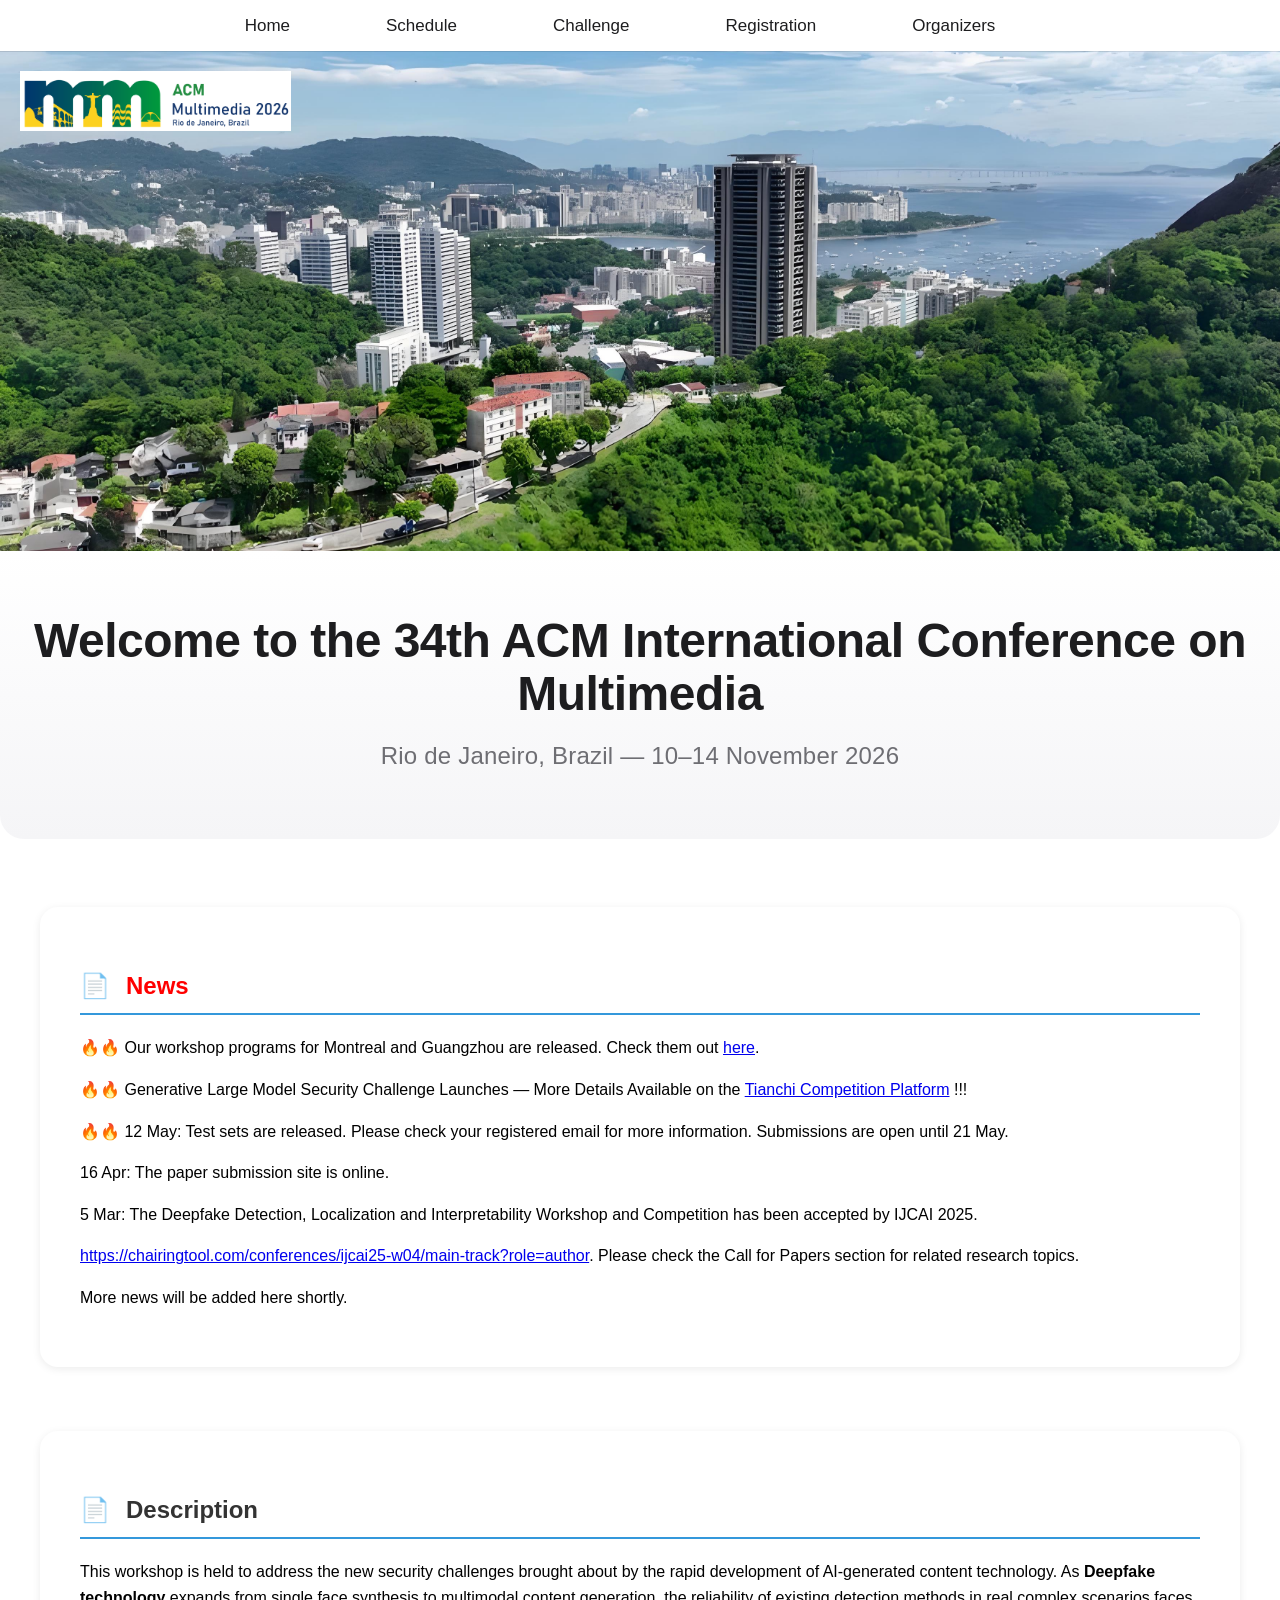
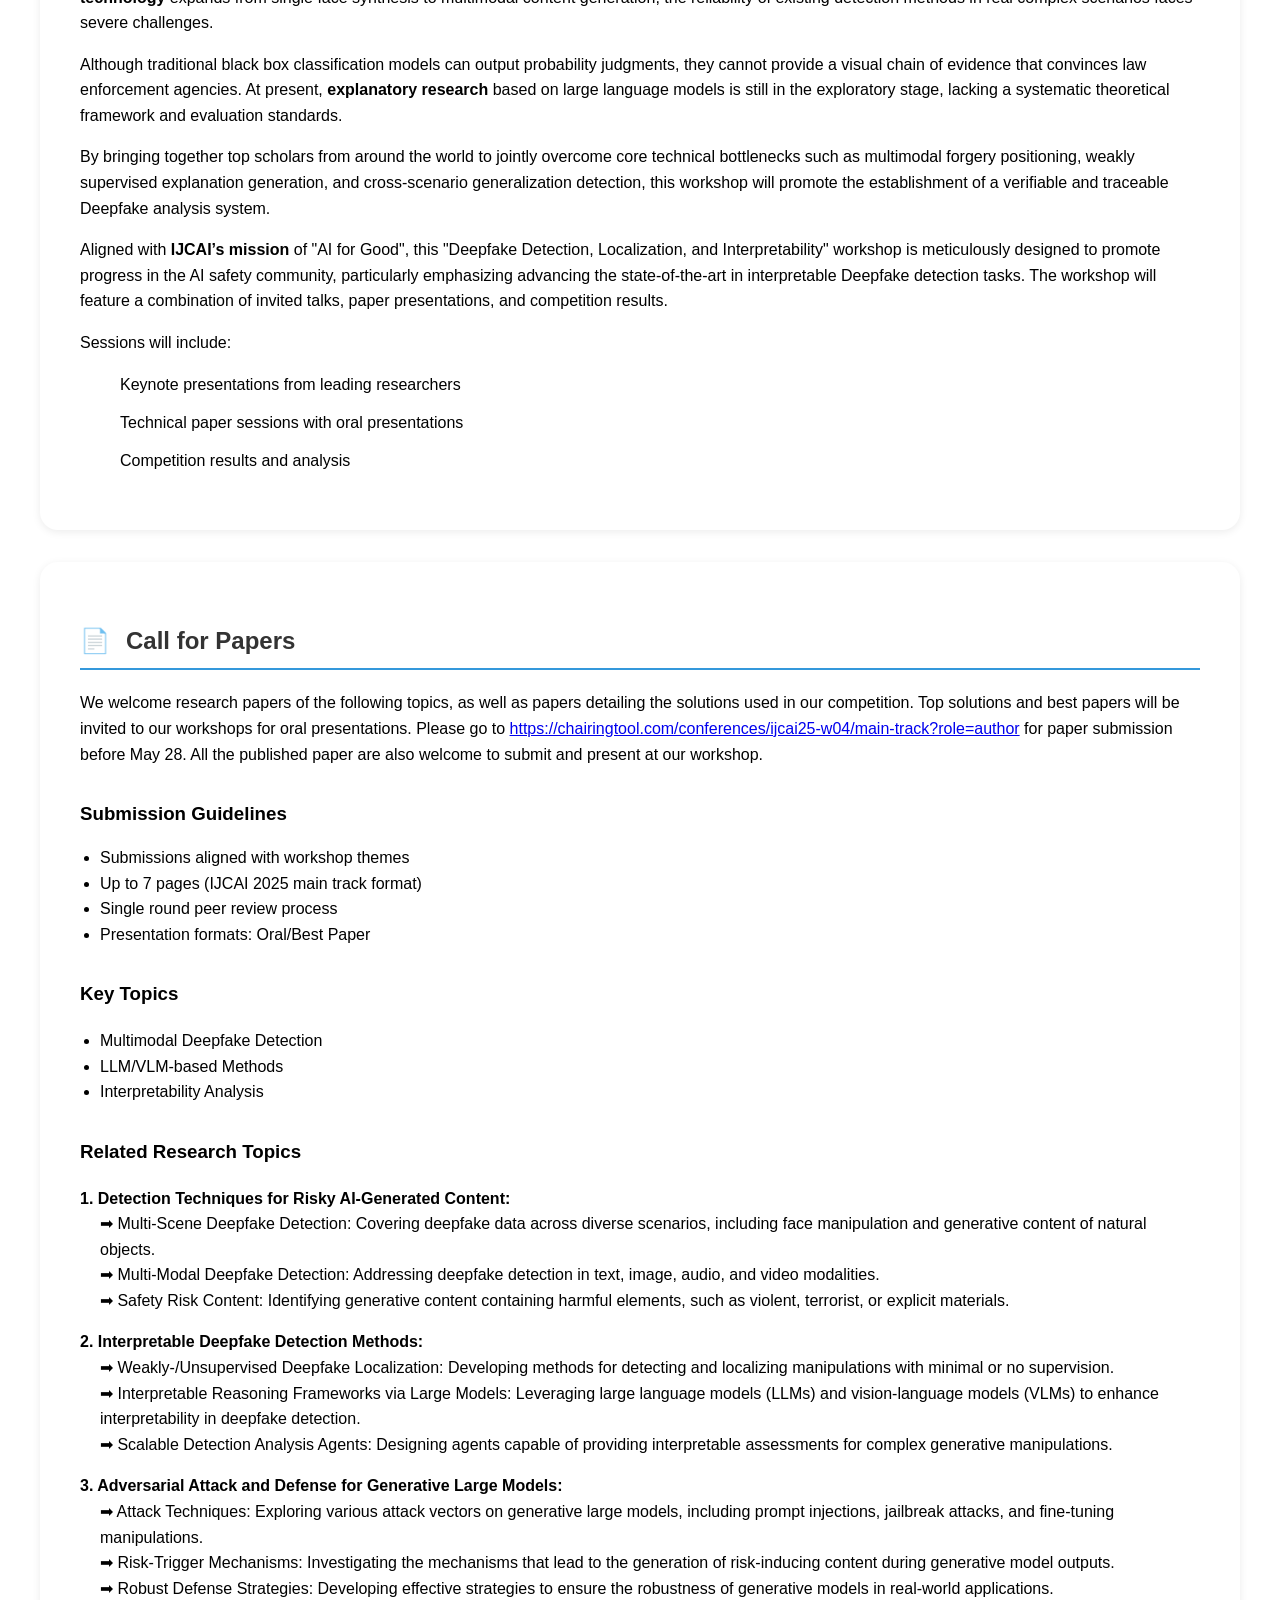
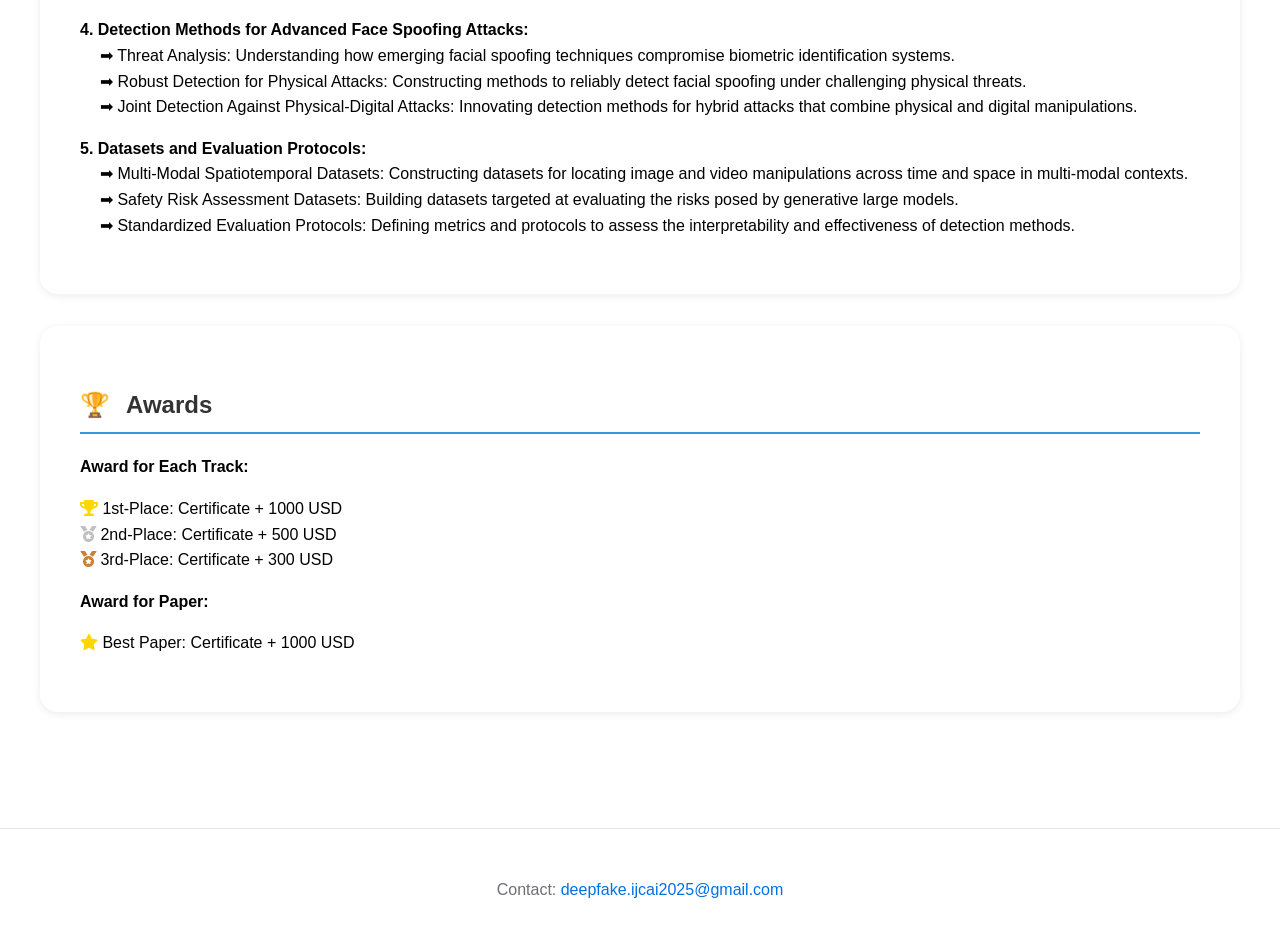
==== index.html @ b2328891 "Initial commit from main folder" ====
<!DOCTYPE html>
<html lang="en">

<head>
    <meta charset="UTF-8">
    <meta name="viewport" content="width=device-width, initial-scale=1.0">
    <title>Deepfake Workshop 2025</title>
    <link rel="stylesheet" href="styles.css">
    <link rel="stylesheet" href="https://cdnjs.cloudflare.com/ajax/libs/font-awesome/5.15.4/css/all.min.css">
</head>

<body style="background-color: #ffffff; margin: 0; padding: 0; font-family: -apple-system, BlinkMacSystemFont, 'Segoe UI', Roboto, Helvetica, Arial, sans-serif;">
        <nav style="background-color: rgba(255, 255, 255, 0.98); backdrop-filter: blur(20px); box-shadow: 0 1px 0 rgba(0, 0, 0, 0.1); padding: 12px 0; position: sticky; top: 0; z-index: 1000;">
            <ul style="list-style: none; margin: 0; padding: 0 40px; display: flex; align-items: center; justify-content: center;">
                <li style="margin-right: 40px;"><a href="index.html" style="color: #1d1d1f; text-decoration: none; font-size: 17px; font-weight: 400; padding: 8px 12px; transition: opacity 0.3s ease;" onmouseover="this.style.opacity='0.7'" onmouseout="this.style.opacity='1'">Home</a></li>
                <li style="margin-right: 40px;"><a href="schedule.html" style="color: #1d1d1f; text-decoration: none; font-size: 17px; font-weight: 400; padding: 8px 12px; transition: opacity 0.3s ease;" onmouseover="this.style.opacity='0.7'" onmouseout="this.style.opacity='1'">Schedule</a></li>
                <li class="dropdown" style="margin-right: 40px;">
                    <a href="#" style="color: #1d1d1f; text-decoration: none; font-size: 17px; font-weight: 400; padding: 8px 12px; transition: opacity 0.3s ease;" onmouseover="this.style.opacity='0.7'" onmouseout="this.style.opacity='1'">Challenge</a>
                    <ul class="dropdown-menu" style="background-color: rgba(255, 255, 255, 0.98); backdrop-filter: blur(20px); box-shadow: 0 4px 12px rgba(0, 0, 0, 0.1); border-radius: 12px; margin-top: 8px; border: none; padding: 8px 0;">
                        <li><a href="challenge.html" style="color: #1d1d1f; text-decoration: none; padding: 8px 20px; display: block; font-size: 17px; transition: background-color 0.3s ease;" onmouseover="this.style.backgroundColor='#f5f5f7'" onmouseout="this.style.backgroundColor='transparent'">Evaluate</a></li>
                        <li><a href="datasets.html" style="color: #1d1d1f; text-decoration: none; padding: 8px 20px; display: block; font-size: 17px; transition: background-color 0.3s ease;" onmouseover="this.style.backgroundColor='#f5f5f7'" onmouseout="this.style.backgroundColor='transparent'">Datasets</a></li>
                    </ul>
                </li>
                <li style="margin-right: 40px;"><a href="Registration.html" style="color: #1d1d1f; text-decoration: none; font-size: 17px; font-weight: 400; padding: 8px 12px; transition: opacity 0.3s ease;" onmouseover="this.style.opacity='0.7'" onmouseout="this.style.opacity='1'">Registration</a></li>
                <li style="margin-right: 40px;"><a href="organizers.html" style="color: #1d1d1f; text-decoration: none; font-size: 17px; font-weight: 400; padding: 8px 12px; transition: opacity 0.3s ease;" onmouseover="this.style.opacity='0.7'" onmouseout="this.style.opacity='1'">Organizers</a></li>
<!--                <li class="active" style="margin-right: 0;"><a href="accepted_paper.html" style="color: #0066cc; text-decoration: none; font-size: 17px; font-weight: 400; padding: 8px 12px; transition: opacity 0.3s ease;" onmouseover="this.style.opacity='0.7'" onmouseout="this.style.opacity='1'">Accepted Papers</a></li>-->
        </ul>
</nav>

    <div class="front-img" style="background-color: white; height: 500px; position: relative; overflow: hidden;">
        <img src="images/downloaded-image.jpg" alt="ACM MM 2026 Background" style="position: absolute; top: 0; left: 0; width: 100%; height: 100%; object-fit: cover;">
        <img src="images/LOGO-ACM-2026-V2.png" alt="ACM MM 2026 Logo" style="position: absolute; top: 20px; left: 20px; height: 60px; width: auto; z-index: 2;">
    </div>

    <header class="hero" style="background: linear-gradient(180deg, #ffffff 0%, #f5f5f7 100%); padding: 4rem 2rem; text-align: center; margin: 0; border-radius: 0 0 24px 24px;">
        <h1 style="color: #1d1d1f; font-size: 3rem; font-weight: 700; margin: 0 0 1rem 0; line-height: 1.1; letter-spacing: -0.5px;">
            Welcome to the 34th ACM International Conference on Multimedia
        </h1>
        <p style="color: #6e6e73; font-size: 1.5rem; font-weight: 400; margin: 0; letter-spacing: 0.2px;">
            Rio de Janeiro, Brazil — 10–14 November 2026
        </p>
    </header>

<main class="container">
    <!-- News Section -->
        <section class="highlights" style="margin-bottom: 2rem;">
            <div class="highlight-card" style="background-color: white; border-radius: 18px; box-shadow: 0 2px 8px rgba(0, 0, 0, 0.08); border: none; padding: 2.5rem;">
        <h2 class="section-header" style="text-align: left; color:red;">
            <span class="icon">📄</span>
            News
        </h2>
            <div style="text-align: left;"> <!-- 内容左对齐 -->
                <p>🔥🔥 Our workshop programs for Montreal and Guangzhou are released. Check them out <a href="https://deepfake-workshop-ijcai2025.github.io/main/schedule.html" target="_blank">here</a>.</p>
                <p>🔥🔥 Generative Large Model Security Challenge Launches — More Details Available on the <a href="https://tianchi.aliyun.com/competition/entrance/532362?spm=a2c22.29524702.0.0.5f7c526eYhnLW6" target="_blank">Tianchi Competition Platform</a> !!!</p>
                <p>🔥🔥 12 May: Test sets are released. Please check your registered email for more information. Submissions are open until 21 May.</p>
                <p> 16 Apr: The paper submission site is online.</p>
                <p> 5 Mar: The Deepfake Detection, Localization and Interpretability Workshop and Competition has been accepted by IJCAI 2025.</p>
                <a href="https://chairingtool.com/conferences/ijcai25-w04/main-track?role=author" target="_blank">
                        https://chairingtool.com/conferences/ijcai25-w04/main-track?role=author</a>. 
                    Please check the Call for Papers section for related research topics.
                </p>
            <p>More news will be added here shortly.</p>
        </div>
            </div>
    </section>

    <!-- Description Section -->
    <section class="highlight-card" style="margin-bottom: 2rem; text-align: left; background-color: white; border-radius: 18px; box-shadow: 0 2px 8px rgba(0, 0, 0, 0.08); border: none; padding: 2.5rem;">
        <h2 class="section-header" style="text-align: left;">
            <span class="icon">📄</span>
            Description
        </h2>

        <p>This workshop is held to address the new security challenges brought about by the rapid development of AI-generated content technology. As <strong>Deepfake technology</strong> expands from single face synthesis to multimodal content generation, the reliability of existing detection methods in real complex scenarios faces severe challenges.</p>

        <p>Although traditional black box classification models can output probability judgments, they cannot provide a visual chain of evidence that convinces law enforcement agencies. At present, <strong>explanatory research</strong> based on large language models is still in the exploratory stage, lacking a systematic theoretical framework and evaluation standards.</p>

        <p>By bringing together top scholars from around the world to jointly overcome core technical bottlenecks such as multimodal forgery positioning, weakly supervised explanation generation, and cross-scenario generalization detection, this workshop will promote the establishment of a verifiable and traceable Deepfake analysis system.</p>

        <p>Aligned with <strong>IJCAI’s mission</strong> of "AI for Good", this "Deepfake Detection, Localization, and Interpretability" workshop is meticulously designed to promote progress in the AI safety community, particularly emphasizing advancing the state-of-the-art in interpretable Deepfake detection tasks. The workshop will feature a combination of invited talks, paper presentations, and competition results.</p>

        <p>Sessions will include:</p>
        <ul class="member-details">
            <li>Keynote presentations from leading researchers</li>
            <li>Technical paper sessions with oral presentations</li>
            <li>Competition results and analysis</li>
        </ul>
    </section>

    <!-- Call for Papers Section with Key Topics and Related Research Topics -->
    <div class="highlight-card" style="padding: 2.5rem; background-color: white; border-radius: 18px; box-shadow: 0 2px 8px rgba(0, 0, 0, 0.08); border: none;">
        <h2 class="section-header" style="text-align: left;">
            <span class="icon">📄</span>
            Call for Papers
        </h2>

        <!-- 描述内容放在标题上方 -->
        <p style="text-align: left;">We welcome research papers of the following topics, as well as papers detailing the solutions used in our competition.
            Top solutions and best papers will be invited to our workshops for oral presentations. Please go to
            <a href="https://chairingtool.com/conferences/ijcai25-w04/main-track?role=author" target="_blank">
            https://chairingtool.com/conferences/ijcai25-w04/main-track?role=author</a> for paper submission before May 28. All the published paper are also welcome to submit and present at our workshop.</p>
        <!-- 单独的 Submission Guidelines -->
        <div style="margin-top: 2rem;">
            <h3 class="member-header" style="text-align: left;">Submission Guidelines</h3>
            <ul style="list-style-type: disc; padding-left: 20px; text-align: left;">
                <li>Submissions aligned with workshop themes</li>
                <li>Up to 7 pages (IJCAI 2025 main track format)</li>
                <li>Single round peer review process</li>
                <li>Presentation formats: Oral/Best Paper</li>
            </ul>
        </div>

        <!-- Key Topics 和 Related Research Topics 合并 -->
        <div style="margin-top: 2rem;">
            <h3 style="text-align: left;"><b>Key Topics</b></h3>
            <ul style="list-style-type: disc; padding-left: 20px; margin-bottom: 2rem; text-align: left;">
                <li>Multimodal Deepfake Detection</li>
                <li>LLM/VLM-based Methods</li>
                <li>Interpretability Analysis</li>
            </ul>

            <h3 style="text-align: left;"><b>Related Research Topics</b></h3>
            <ul style="list-style-type: none; padding-left: 0;text-align: left;">
                <li style="margin-bottom: 1rem;">
                    <strong>1. Detection Techniques for Risky AI-Generated Content:</strong>
                    <ul style="padding-left: 20px; list-style-type: none;">
                        <li>➡ Multi-Scene Deepfake Detection: Covering deepfake data across diverse scenarios, including face manipulation and generative content of natural objects.</li>
                        <li>➡ Multi-Modal Deepfake Detection: Addressing deepfake detection in text, image, audio, and video modalities.</li>
                        <li>➡ Safety Risk Content: Identifying generative content containing harmful elements, such as violent, terrorist, or explicit materials.</li>
                    </ul>
                </li>
                <li style="margin-bottom: 1rem;">
                    <strong>2. Interpretable Deepfake Detection Methods:</strong>
                    <ul style="padding-left: 20px; list-style-type: none;">
                        <li>➡ Weakly-/Unsupervised Deepfake Localization: Developing methods for detecting and localizing manipulations with minimal or no supervision.</li>
                        <li>➡ Interpretable Reasoning Frameworks via Large Models: Leveraging large language models (LLMs) and vision-language models (VLMs) to enhance interpretability in deepfake detection.</li>
                        <li>➡ Scalable Detection Analysis Agents: Designing agents capable of providing interpretable assessments for complex generative manipulations.</li>
                    </ul>
                </li>
                <li style="margin-bottom: 1rem;">
                    <strong>3. Adversarial Attack and Defense for Generative Large Models:</strong>
                    <ul style="padding-left: 20px; list-style-type: none;">
                        <li>➡ Attack Techniques: Exploring various attack vectors on generative large models, including prompt injections, jailbreak attacks, and fine-tuning manipulations.</li>
                        <li>➡ Risk-Trigger Mechanisms: Investigating the mechanisms that lead to the generation of risk-inducing content during generative model outputs.</li>
                        <li>➡ Robust Defense Strategies: Developing effective strategies to ensure the robustness of generative models in real-world applications.</li>
                    </ul>
                </li>
                <li style="margin-bottom: 1rem;">
                    <strong>4. Detection Methods for Advanced Face Spoofing Attacks:</strong>
                    <ul style="padding-left: 20px; list-style-type: none;">
                        <li>➡ Threat Analysis: Understanding how emerging facial spoofing techniques compromise biometric identification systems.</li>
                        <li>➡ Robust Detection for Physical Attacks: Constructing methods to reliably detect facial spoofing under challenging physical threats.</li>
                        <li>➡ Joint Detection Against Physical-Digital Attacks: Innovating detection methods for hybrid attacks that combine physical and digital manipulations.</li>
                    </ul>
                </li>
                <li style="margin-bottom: 1rem;">
                    <strong>5. Datasets and Evaluation Protocols:</strong>
                    <ul style="padding-left: 20px; list-style-type: none;">
                        <li>➡ Multi-Modal Spatiotemporal Datasets: Constructing datasets for locating image and video manipulations across time and space in multi-modal contexts.</li>
                        <li>➡ Safety Risk Assessment Datasets: Building datasets targeted at evaluating the risks posed by generative large models.</li>
                        <li>➡ Standardized Evaluation Protocols: Defining metrics and protocols to assess the interpretability and effectiveness of detection methods.</li>
                    </ul>
                </li>
            </ul>
        </div>
    </div>
    <!-- Awards Section -->
    <div class="highlight-card" style="padding: 2.5rem; margin-top: 2rem; background-color: white; border-radius: 18px; box-shadow: 0 2px 8px rgba(0, 0, 0, 0.08); border: none;">
        <h2 class="section-header" style="text-align: left;">
            <span class="icon">🏆</span>
            Awards
        </h2>
        <p style="text-align: left;"><strong>Award for Each Track:</strong></p>
        <ul style="list-style-type: none; padding-left: 0; text-align: left;">
            <li><i class="fas fa-trophy" style="color: gold;"></i> 1st-Place: Certificate + 1000 USD</li>
            <li><i class="fas fa-medal" style="color: silver;"></i> 2nd-Place: Certificate + 500 USD</li>
            <li><i class="fas fa-medal" style="color: #cd7f32;"></i> 3rd-Place: Certificate + 300 USD</li>
        </ul>
        <p style="text-align: left;"><strong>Award for Paper:</strong></p>
        <ul style="list-style-type: none; padding-left: 0; text-align: left;">
            <li><i class="fas fa-star" style="color: #FFD700;"></i> Best Paper: Certificate + 1000 USD</li>
        </ul>
    </div>
</main>

<footer style="background-color: white; padding: 3rem 2rem; border-top: 1px solid #e5e5e7; margin-top: 4rem;">
    <p style="color: #6e6e73; font-size: 1rem; font-weight: 400; text-align: center; margin: 0;">Contact: <a href="mailto:deepfake.ijcai2025@gmail.com" style="color: #0071e3; text-decoration: none;">deepfake.ijcai2025@gmail.com</a></p>
</footer>
</body>
</html>
---- styles.css ----
/* styles.css */
/* 只影响Highlight区域内的列表链接 */
.highlight-card ul li a {
    text-decoration: none;
}
:root {
    --primary-color: #2c3e50;
    --secondary-color: #3498db;
    --background-color: #f9f9f9;
}
body {
    font-family: 'Segoe UI', sans-serif;
    line-height: 1.6;
    margin: 0;
    background-color: var(--background-color);
}

nav {
    background: var(--primary-color);
    padding: 1rem;
    position: sticky;
    top: 0;
}

nav ul {
    list-style: none;
    display: flex;
    gap: 2rem;
    margin: 0;
    padding: 0;
}

nav a {
    color: white;
    text-decoration: none;
    padding: 0.5rem 1rem;
    border-radius: 4px;
}

nav a.active {
    background: var(--secondary-color);
}

.container {
    max-width: 1200px;
    margin: 2rem auto;
    padding: 0 1rem;
}

.hero {
    text-align: center;
    padding: 4rem 0;
    background: linear-gradient(rgba(44,62,80,0.9), rgba(44,62,80,0.9)),
                url('header-bg.jpg');
    color: white;
}

.highlights {
    display: grid;
    grid-template-columns: repeat(auto-fit, minmax(300px, 1fr));
    gap: 2rem;
    margin-top: 3rem;
}

.highlight-card {
    background: white;
    padding: 1.5rem;
    border-radius: 8px;
    box-shadow: 0 2px 8px rgba(0,0,0,0.1);
}

.committee-grid {
    display: grid;
    grid-template-columns: repeat(auto-fit, minmax(250px, 1fr));
    gap: 1.5rem;
}

.member-card {
    background: white;
    padding: 1rem;
    border-left: 4px solid var(--secondary-color);
    margin-bottom: 1rem;
}

.schedule-timeline {
    border-left: 2px solid var(--secondary-color);
    padding-left: 2rem;
    margin: 2rem 0;
}

.timeline-item {
    margin-bottom: 2rem;
    position: relative;
}

.timeline-item::before {
    content: '';
    position: absolute;
    left: -2.3rem;
    top: 0;
    width: 12px;
    height: 12px;
    background: var(--secondary-color);
    border-radius: 50%;
}

footer {
    background: var(--primary-color);
    color: white;
    text-align: center;
    padding: 1rem;
    margin-top: 3rem;
}

@media (max-width: 768px) {
    nav ul {
        flex-direction: column;
        gap: 1rem;
    }
}

/* 在styles.css中添加以下样式 */
.committee-section {
    margin: 3rem 0;
    padding: 2rem;
    background: white;
    border-radius: 10px;
    box-shadow: 0 4px 12px rgba(0,0,0,0.1);
}

.section-header {
    color: var(--primary-color);
    border-bottom: 2px solid var(--secondary-color);
    padding-bottom: 0.5rem;
    margin-bottom: 2rem;
    display: flex;
    align-items: center;
    gap: 1rem;
}

.member-card {
    background: #fff;
    border-radius: 8px;
    padding: 1.5rem;
    transition: transform 0.3s ease;
    border: 1px solid #eee;
}

.member-card:hover {
    transform: translateY(-5px);
    box-shadow: 0 6px 16px rgba(0,0,0,0.1);
}

.member-header {
    margin-bottom: 1rem;
}

.position {
    color: #666;
    font-size: 0.9rem;
}

.member-details ul {
    list-style: none;
    padding: 0;
    margin: 1rem 0;
}

.member-details li {
    margin: 0.8rem 0;
    display: flex;
    align-items: center;
    gap: 0.8rem;
}

.profile-link {
    display: inline-flex;
    align-items: center;
    gap: 0.5rem;
    color: var(--secondary-color);
    text-decoration: none;
    margin-top: 1rem;
}

.organizer-grid {
    display: grid;
    grid-template-columns: repeat(auto-fit, minmax(280px, 1fr));
    gap: 2rem;
}

.organizer-card {
    display: flex;
    gap: 1.5rem;
    padding: 1rem;
    border-radius: 8px;
    background: #f8f9fa;
}

.organizer-photo {
    width: 100px;
    height: 100px;
    border-radius: 50%;
    overflow: hidden;
}

.organizer-photo img {
    width: 100%;
    height: 100%;
    object-fit: cover;
}

.achievements {
    margin: 0.8rem 0;
    display: flex;
    flex-wrap: wrap;
    gap: 0.5rem;
}

.achievement-badge {
    background: var(--secondary-color);
    color: white;
    padding: 0.3rem 0.8rem;
    border-radius: 20px;
    font-size: 0.8rem;
}

/* Speaker Grid */
.speaker-grid {
  display: grid;
      grid-template-columns: repeat(3, 1fr); /* Three columns in the first row */
      grid-template-rows: auto auto;        /* Two rows */
      gap: 20px;                            /* Gap between items */

}

/* Speaker Card */
.speaker-card {
    background: #fff;
    border: 1px solid #ddd;
    border-radius: 8px;
    padding: 15px;
    text-align: center; /* 居中对齐文本 */
    box-shadow: 0 2px 4px rgba(0, 0, 0, 0.1);
    transition: transform 0.2s, box-shadow 0.2s; /* 鼠标悬浮效果 */
}

/* 悬浮效果 */
.speaker-card:hover {
    transform: translateY(-5px); /* 悬浮时上移 */
    box-shadow: 0 4px 8px rgba(0, 0, 0, 0.2); /* 增大阴影 */
}

/* Speaker Avatar */
.speaker-card .avatar img {
    width: 120px;
    height: 120px;
    border-radius: 50%; /* 圆形头像 */
    object-fit: cover; /* 图片填充保持比例 */
    margin-bottom: 15px; /* 图片与信息之间的间距 */
    box-shadow: 0 2px 6px rgba(0, 0, 0, 0.2); /* 图像阴影 */
}

/* Speaker Info */
.speaker-info h3 {
    font-size: 18px;
    color: #333;
    margin: 0;
}

.speaker-info .affiliation {
    font-size: 14px;
    color: #555;
    margin: 5px 0;
}

/* Speaker Bio */
.speaker-bio p {
    font-size: 14px;
    color: #666;
    margin: 10px 0;
}

.speaker-bio .expertise {
    margin-top: 10px;
}

.expertise-tag {
    display: inline-block;
    margin: 2px 5px;
    padding: 5px 10px;
    font-size: 12px;
    color: #fff;
    background-color: #007bfc;
    border-radius: 20px;
}

/* 鼠标悬浮链接样式 */
.speaker-card .profile-link {
    display: inline-block;
    margin-top: 10px;
    font-size: 14px;
    color: #007bfc;
    text-decoration: none;
    font-weight: bold;
}

.speaker-card .profile-link i {
    margin-left: 5px; /* 图标与文字间距 */
    transition: transform 0.3s ease;
}

.speaker-card .profile-link:hover i {
    transform: translateX(3px); /* 鼠标悬浮时图标向右移动 */
}
.expertise-tag {
    background: #e3f2fd;
    color: #1976d2;
    padding: 0.3rem 0.8rem;
    border-radius: 4px;
    font-size: 0.85rem;
    margin-right: 0.5rem;
}

@media (max-width: 768px) {
    .organizer-card {
        flex-direction: column;
        align-items: center;
        text-align: center;
    }

    .organizer-photo {
        width: 80px;
        height: 80px;
    }
}
/* Add to styles.css */
/* SCHEDULE SPECIFIC STYLES */
.page-title {
    color: #2c3e50;
    border-bottom: 3px solid #3498db;
    padding-bottom: 1rem;
}

.schedule-section {
    margin: 3rem 0;
    background: white;
    padding: 2rem;
    border-radius: 10px;
    box-shadow: 0 4px 6px rgba(0,0,0,0.05);
}

.section-header {
    display: flex;
    align-items: center;
    gap: 1rem;
    color: #34495e;
    margin-bottom: 2rem;
}

.timeline-container {
    position: relative;
    padding-left: 3rem;
    border-left: 2px solid #3498db;
}

.timeline-item {
    position: relative;
    margin-bottom: 2.5rem;
    padding: 1.5rem;
    background: #f8f9fa;
    border-radius: 8px;
    transition: transform 0.2s;
}

.timeline-item:hover {
    transform: translateX(10px);
}

.timeline-time {
    position: absolute;
    left: -6.5rem;
    top: 0.5rem;
    width: 5rem;
    text-align: right;
    font-weight: 600;
    color: #7f8c8d;
}

.timeline-content h3 {
    color: #2c3e50;
    margin-top: 0;
}

/* Timeline Item Types */
.timeline-item.keynote {
    border-left: 4px solid #e74c3c;
}
.timeline-item.primary {
    border-left: 4px solid #3498db;
}
.timeline-item.highlight {
    border-left: 4px solid #2238db;
}
.timeline-item.break {
    border-left: 4px solid #2ecc71;
}

/* Competition Timeline Table */
.timeline-table {
    border: 1px solid #ecf0f1;
    border-radius: 8px;
    overflow: hidden;
}

.table-header {
    display: grid;
    grid-template-columns: 1fr 2fr 1fr;
    background: #3498db;
    color: white;
    padding: 1rem;
    font-weight: bold;
}

.table-row {
    display: grid;
    grid-template-columns: 1fr 2fr 1fr;
    padding: 1rem;
    border-bottom: 1px solid #ecf0f1;
}

.table-row.upcoming {
    background: #fcf8e3;
}

.status-col {
    text-align: center;
    font-weight: 600;
}

/* Milestone Cards */
.milestones {
    display: grid;
    grid-template-columns: repeat(auto-fit, minmax(250px, 1fr));
    gap: 1.5rem;
}

.milestone-card {
    background: #fff;
    padding: 1.5rem;
    border-radius: 8px;
    text-align: center;
    border: 1px solid #3498db33;
}

.date-badge {
    background: #3498db;
    color: white;
    width: 100px;
    height: 100px;
    border-radius: 50%;
    display: flex;
    align-items: center;
    justify-content: center;
    margin: -40px auto 1rem;
    font-weight: bold;
    font-size: 1.2em;
}

@media (max-width: 768px) {
    .timeline-container {
        padding-left: 1rem;
    }

    .timeline-time {
        position: static;
        text-align: left;
        margin-bottom: 0.5rem;
    }

    .table-header,
    .table-row {
        grid-template-columns: 1fr;
    }
}
/* 添加以下CSS到styles.css */

/* Dataset Page Specific Styles */
.dataset-header {
    display: flex;
    justify-content: space-between;
    align-items: center;
    margin-bottom: 2rem;
}

.View-btn {
    background: var(--secondary-color);
    color: white;
    padding: 0.8rem 1.5rem;
    border-radius: 25px;
    text-decoration: none;
    transition: transform 0.3s ease;
}

.View-btn:hover {
    transform: translateY(-2px);
}

.dataset-highlights {
    display: grid;
    grid-template-columns: repeat(auto-fit, minmax(200px, 1fr));
    gap: 1.5rem;
    margin: 2rem 0;
}

.highlight-card {
    text-align: center;
    padding: 1.5rem;
    background: white;
    border-radius: 10px;
    box-shadow: 0 3px 12px rgba(0,0,0,0.1);
}

.highlight-icon {
    font-size: 2.5rem;
    margin-bottom: 1rem;
}

.feature-grid {
   display: grid;
   grid-template-columns: repeat(auto-fit, minmax(300px, 1fr));
   gap: 2rem; margin: 3rem 0; padding: 2rem; background: white;
   /* 卡片背景是白色，与 Dataset 网格保持一致 */
   border-radius: 8px;
   box-shadow: 0 4px 12px rgba(0, 0, 0, 0.1); /* 卡片阴影 */
}

.new-data-table {
    width: 100%;
    border-collapse: separate; /* 使用 separate 而非 collapse，这样可以使用 border-spacing 属性 */
    border-spacing: 10px 5px; /* 设置列与列的间距 (水平间距, 垂直间距) */
}

.new-data-table th, .new-data-table td {
    border: 1px solid #ddd; /* 添加边框 */
    padding: 12px; /* 增加内边距，提供更好的空间 */
    text-align: left; /* 左对齐，可根据需要修改 */
    background-color: #ffffff; /* 单元格背景色，可以根据需要调整 */
}

.new-data-table th {
    background-color: #f2f2f2; /* 表头背景颜色 */
    font-weight: bold; /* 加粗 */
}

.new-data-table tr:nth-child(even) {
    background-color: #f9f9f9; /* 偶数行背景颜色 */
}

.new-data-table tr:hover {
    background-color: #f1f1f1; /* 鼠标悬停行的背景颜色 */
}

.sample-gallery {
    display: grid;
    grid-template-columns: repeat(auto-fit, minmax(250px, 1fr));
    gap: 2rem;
    margin: 2rem 0;
}

.sample-item {
    position: relative;
    border-radius: 8px;
    overflow: hidden;
    box-shadow: 0 4px 6px rgba(0,0,0,0.1);
}

.sample-item img {
    width: 100%;
    height: 380px;
    object-fit: cover;
}

.sample-caption {
    position: absolute;
    bottom: 0;
    width: 100%;
    background: rgba(0,0,0,0.7);
    color: white;
    padding: 0.5rem;
    text-align: center;
}

.doc-cards {
    display: grid;
    grid-template-columns: repeat(auto-fit, minmax(300px, 1fr));
    gap: 2rem;
    margin-top: 2rem;
}

.doc-card {
    padding: 1.5rem;
    background: white;
    border-radius: 8px;
    border-left: 4px solid var(--secondary-color);
    box-shadow: 0 2px 4px rgba(0,0,0,0.05);
}

.doc-link {
    display: inline-block;
    margin-top: 1rem;
    color: var(--secondary-color);
    text-decoration: none;
    font-weight: 500;
}

@media (max-width: 768px) {
 .dataset-header {
     display: flex;
     justify-content: space-between; /* 将标题与按钮分开 */
     align-items: center; /* 垂直居中对齐 */
     margin-bottom: 2rem; /* 在标题下方添加间距 */
 }

 .View-btn {
     background: var(--secondary-color);
     color: white;
     padding: 0.8rem 1.5rem;
     border-radius: 25px;
     text-decoration: none;
     transition: transform 0.3s ease;
 }

 .View-btn:hover {
     transform: translateY(-2px);
 }

}
/* 新增竞赛页面专用样式 */
.competition-header {
    text-align: center;
    padding: 4rem 0;
    background: var(--primary-color);
    color: white;
    border-radius: 8px;
    margin-bottom: 2rem;
}

.cta-button {
    display: inline-block;
    padding: 1rem 2rem;
    background: var(--secondary-color);
    color: white;
    text-decoration: none;
    border-radius: 25px;
    transition: transform 0.3s ease;
}

.cta-button:hover {
    transform: translateY(-2px);
}

.overview-grid {
    display: grid;
    grid-template-columns: repeat(auto-fit, minmax(280px, 1fr));
    gap: 2rem;
    margin: 2rem 0;
}

.overview-card {
    background: white;
    padding: 2rem;
    border-radius: 12px;
    box-shadow: 0 4px 12px rgba(0,0,0,0.1);
    text-align: center;
}

.prize-amount {
    font-size: 2.5rem;
    color: var(--secondary-color);
    margin: 1rem 0;
}

.dataset-grid {
    display: grid;
    grid-template-columns: repeat(auto-fit, minmax(300px, 1fr));
    gap: 2rem;
    margin: 2rem 0;
}

.dataset-card {
    background: white;
    padding: 2rem;
    border-radius: 8px;
    border-left: 6px solid var(--secondary-color);
}

.dataset-stats {
    display: flex;
    justify-content: space-around;
    margin: 2rem 0;
}

.stat-item {
    text-align: center;
}

.stat-number {
    display: block;
    font-size: 2.2rem;
    color: var(--primary-color);
}

.dataset-features {
    list-style: none;
    padding: 0;
}

.dataset-features li {
    padding: 0.5rem 0;
    position: relative;
    padding-left: 1.5rem;
}

.dataset-features li::before {
    content: "✓";
    position: absolute;
    left: 0;
    color: var(--secondary-color);
}

.requirement-steps {
    display: grid;
    grid-template-columns: repeat(auto-fit, minmax(250px, 1fr));
    gap: 1.5rem;
    margin: 2rem 0;
}

.step-card {
    text-align: center;
    padding: 1.5rem;
    background: white;
    border-radius: 8px;
}

.step-number {
    width: 40px;
    height: 40px;
    background: var(--secondary-color);
    color: white;
    border-radius: 50%;
    display: flex;
    align-items: center;
    justify-content: center;
    margin: 0 auto 1rem;
}

.faq-accordion {
    background: white;
    border-radius: 8px;
    padding: 1rem;
}

.faq-item {
    border-bottom: 1px solid #eee;
    padding: 1rem 0;
}

.faq-item summary {
    font-weight: 600;
    cursor: pointer;
    padding: 0.5rem 0;
}

.faq-item p {
    margin-top: 1rem;
    color: #666;
}

@media (max-width: 768px) {
    .prize-amount {
        font-size: 2rem;
    }

    .stat-number {
        font-size: 1.8rem;
    }
}
/* 导航栏样式 */
nav {
    background: var(--primary-color); /* 使用自定义主色 */
    padding: 1rem;
    position: sticky; /* 粘性定位 */
    top: 0;
    z-index: 1000; /* 确保导航栏在其他内容上方 */
}

nav ul {
    list-style: none;
    margin: 0;
    padding: 0;
    display: flex; /* 使用 flexbox 布局 */
    gap: 2rem; /* 项目间距 */
}

nav ul li {
    position: relative; /* 允许下拉菜单绝对定位 */
}

nav a {
    color: white; /* 链接字体颜色 */
    text-decoration: none;
    padding: 0.5rem 1rem;
    border-radius: 4px;
    transition: background 0.3s; /* 背景颜色变化效果 */
}

nav a:hover, nav a.active {
    background: var(--secondary-color); /* 鼠标悬停或活动链接的背景颜色 */
}

/* 下拉菜单样式 */
nav ul li .dropdown-menu {
    display: none; /* 默认隐藏下拉菜单 */
    position: absolute; /* 绝对定位 */
    background-color: white; /* 下拉菜单背景颜色 */
    color: black; /* 下拉菜单字体颜色 */
    min-width: 80px; /* 设置最小宽度 */
    z-index: 1000; /* 确保下拉菜单在其他内容上方 */
    border-radius: 8px; /* 圆角边 */
    box-shadow: 0 2px 8px rgba(0, 0, 0, 0.2); /* 陰影效果 */
    padding: 10px 0; /* 上下内边距 */
}

nav ul li:hover .dropdown-menu {
    display: block; /* 鼠标悬停时显示下拉菜单 */
}

nav ul li .dropdown-menu li {
    float: none; /* 子菜单项目不浮动 */
    width: 100%; /* 让下拉菜单项占满宽度 */
    padding: 4px 0; /* 每个子菜单项上下间距 */
}

nav ul li .dropdown-menu li a {
    padding: 12px 16px; /* 调整下拉菜单项的内邊距 */
    color: black; /* 下拉菜单项字体颜色 */
    font-size: 0.9rem; /* 子菜单字体大小，稍小于父链接 */
    transition: background 0.15s; /* 背景颜色变化效果 */
}

nav ul li .dropdown-menu li a:hover {
    background-color: var(--secondary-color); /* 鼠标悬停下拉菜单项的背景颜色 */
    color: white; /* 悬停时字体颜色 */
}

/* 页面内容样式 */
.container {
    max-width: 1200px;
    margin: 2rem auto; /* 中间对齐 */
    padding: 0 1rem; /* 水平内边距 */
}

.page-content {
    margin-top: 20px;
}

footer {
    background: var(--primary-color);
    color: white;
    text-align: center;
    padding: 1rem;
    margin-top: 3rem;
}


/* 页面内容样式 */
.container {
    max-width: 1200px;
    margin: 2rem auto; /* 中间对齐 */
    padding: 0 1rem; /* 水平内边距 */
}

.page-content {
    margin-top: 20px;
}

footer {
    background: var(--primary-color);
    color: white;
    text-align: center;
    padding: 1rem;
    margin-top: 3rem;
}

 /* 通用设置 */
 .container {
     max-width: 1200px;
     margin: auto;
     padding: 20px;
 }

 .committee-section {
     margin-bottom: 40px;
 }

 .section-header {
     font-size: 24px;
     color: #333;
     margin-bottom: 20px;
 }

/* Organizer Grid */
.organizer-grid, .expert-grid{
    display: grid;
    grid-template-columns: repeat(auto-fit, minmax(300px, 1fr)); /* 响应式布局 */
    gap: 20px;
}

/* Organizer Card */
.organizer-card {
    border: 1px solid #ddd;
    border-radius: 10px;
    background: #fff;
    padding: 20px;
    text-align: center; /* 内容居中对齐 */
    box-shadow: 0 2px 4px rgba(0, 0, 0, 0.1);
    transition: transform 0.2s;
}

/* Card Hover Effect */
.organizer-card:hover {
    transform: scale(1.03); /* 鼠标悬停时稍微放大 */
    box-shadow: 0 4px 8px rgba(0, 0, 0, 0.2);
}

/* Avatar */
.avatar img {
    width: 120px;
    height: 120px;
    border-radius: 50%;
    object-fit: cover; /* 保证图片适配圆形头像 */
    margin-bottom: 15px; /* 图片与姓名/信息间距 */
    box-shadow: 0 2px 6px rgba(0, 0, 0, 0.2);
}

/* Organizer Info */
.organizer-info {
    text-align: center; /* 信息居中 */
}

.organizer-info h3 {
    font-size: 18px;
    color: #333;
    margin: 0;
}

.organizer-info p {
    font-size: 14px;
    color: #555;
    margin: 5px 0;
}

.organizer-info .research-area {
    font-style: italic;
    color: #666;
    margin-top: 10px;
}

/* Details List */
.details-list {
    list-style: none; /* 去掉默认的列表样式 */
    padding: 0;
    margin: 10px 0;
}

.details-list li {
    margin-bottom: 5px;
    font-size: 14px;
    color: #555;
}

.details-list i {
    margin-right: 8px; /* 图标与文字间距 */
    color: #007bfc; /* 图标颜色 */
}

/* Profile Link */
.profile-link {
    display: inline-block;
    margin-top: 10px;
    font-size: 14px;
    color: #007bfc;
    text-decoration: none;
    font-weight: bold;
}

.profile-link i {
    margin-left: 5px;
    transition: transform 0.3s;
}

/* Hover Effect */
.profile-link:hover {
    text-decoration: underline;
}

.profile-link:hover i {
    transform: translateX(3px); /* 向右移动图标 */
}

 /* 通用设置 */
 .container {
     max-width: 1200px;
     margin: auto;
     padding: 20px;
 }

 .committee-section {
     margin-bottom: 40px;
 }

 .section-header {
     font-size: 24px;
     color: #333;
     margin-bottom: 20px;
 }
/* Acknowledgments Section Styling */
.acknowledgments-grid {
    display: grid;
    grid-template-columns: repeat(auto-fit, minmax(150px, 1fr));
    gap: 20px;
    margin-top: 20px;
}

.acknowledgment-card {
    background: #f9f9f9;
    padding: 10px 15px;
    text-align: center;
    border: 1px solid #ddd;
    border-radius: 8px;
    box-shadow: 0 2px 5px rgba(0, 0, 0, 0.1);
    font-family: 'Arial', sans-serif;
    font-size: 16px;
    color: #333;
    transition: transform 0.3s, box-shadow 0.3s;
}
/* 卡片样式 */
.highlight-card {
    background: white;
    padding: 2rem; /* 内边距 */
    border-radius: 8px; /* 圆角 */
    box-shadow: 0 2px 8px rgba(0, 0, 0, 0.1); /* 阴影 */
    margin-bottom: 2rem; /* 底部间距 */
}

/* 标题样式 */
.member-header, .key-topics h3, .related-topics h3 {
    text-align: center; /* 中间对齐 */
}

/* 列表样式 */
.submission-details ul,
.key-topics ul,
.related-topics ul {
    padding-left: 20px; /* 列表左侧内边距 */
    margin: 0; /* 清除默认外边距 */
}

/* 嵌套列表样式 */
.related-topics ul li {
    margin-bottom: 1rem; /* 列表项之间的间距 */
}

.related-topics ul li ul {
    padding-left: 20px; /* 嵌套列表的左侧内边距 */
}
<style>
    .dropdown > a {
        position: relative; /* 使伪元素的定位相对于父元素 */
    }

    .dropdown > a::after {
        content: '';
        position: absolute;
        top: 50%; /* 垂直居中 */
        right: 5px; /* 与右边缘的距离 */
        transform: translateY(-30%) rotate(270deg); /* 將三角形旋轉90度，使其看起来像一个指示标志 */
        border: solid transparent; /* 透明边框 */
        border-width: 5px 5px 5px 0; /* 定义三角形的大小和方向 */
        border-right-color: #ffffff; /* 三角形颜色，白色，可以根据需要更改 */
    }
</style>
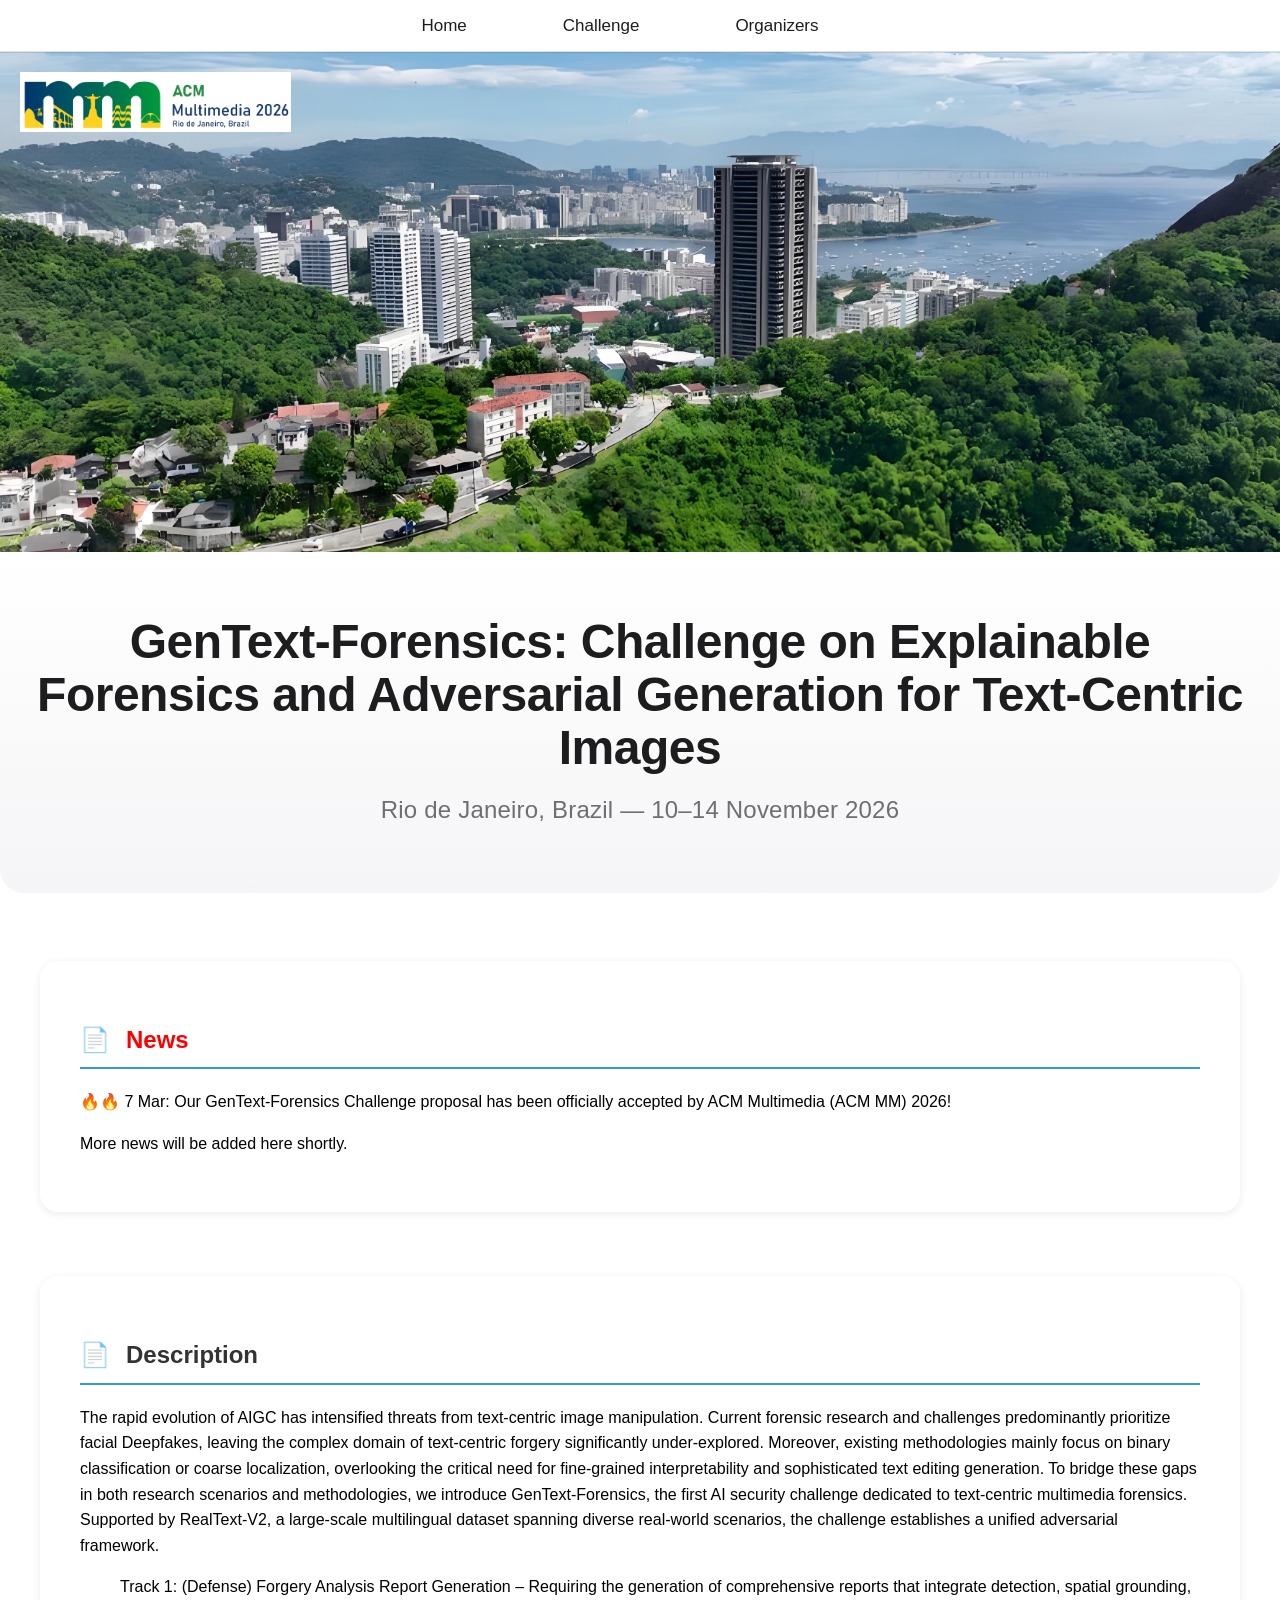
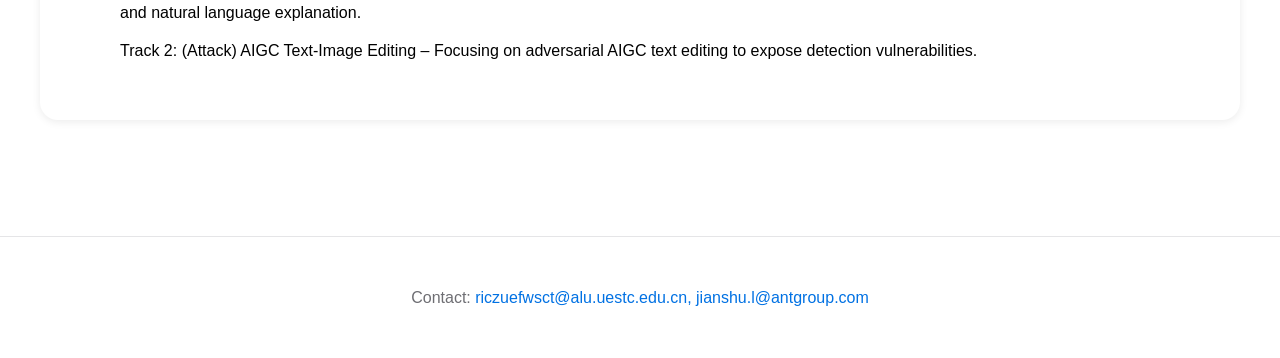
==== commit d5c819e5: "对首页以及规则也添加了本次大赛的相关内容" ====
--- a/index.html
+++ b/index.html
@@ -4,7 +4,7 @@
 <head>
     <meta charset="UTF-8">
     <meta name="viewport" content="width=device-width, initial-scale=1.0">
-    <title>Deepfake Workshop 2025</title>
+    <title>ACM Multimedia 2026</title>
     <link rel="stylesheet" href="styles.css">
     <link rel="stylesheet" href="https://cdnjs.cloudflare.com/ajax/libs/font-awesome/5.15.4/css/all.min.css">
 </head>
@@ -13,15 +13,15 @@
         <nav style="background-color: rgba(255, 255, 255, 0.98); backdrop-filter: blur(20px); box-shadow: 0 1px 0 rgba(0, 0, 0, 0.1); padding: 12px 0; position: sticky; top: 0; z-index: 1000;">
             <ul style="list-style: none; margin: 0; padding: 0 40px; display: flex; align-items: center; justify-content: center;">
                 <li style="margin-right: 40px;"><a href="index.html" style="color: #1d1d1f; text-decoration: none; font-size: 17px; font-weight: 400; padding: 8px 12px; transition: opacity 0.3s ease;" onmouseover="this.style.opacity='0.7'" onmouseout="this.style.opacity='1'">Home</a></li>
-                <li style="margin-right: 40px;"><a href="schedule.html" style="color: #1d1d1f; text-decoration: none; font-size: 17px; font-weight: 400; padding: 8px 12px; transition: opacity 0.3s ease;" onmouseover="this.style.opacity='0.7'" onmouseout="this.style.opacity='1'">Schedule</a></li>
+<!--                <li style="margin-right: 40px;"><a href="schedule.html" style="color: #1d1d1f; text-decoration: none; font-size: 17px; font-weight: 400; padding: 8px 12px; transition: opacity 0.3s ease;" onmouseover="this.style.opacity='0.7'" onmouseout="this.style.opacity='1'">Schedule</a></li>-->
                 <li class="dropdown" style="margin-right: 40px;">
                     <a href="#" style="color: #1d1d1f; text-decoration: none; font-size: 17px; font-weight: 400; padding: 8px 12px; transition: opacity 0.3s ease;" onmouseover="this.style.opacity='0.7'" onmouseout="this.style.opacity='1'">Challenge</a>
                     <ul class="dropdown-menu" style="background-color: rgba(255, 255, 255, 0.98); backdrop-filter: blur(20px); box-shadow: 0 4px 12px rgba(0, 0, 0, 0.1); border-radius: 12px; margin-top: 8px; border: none; padding: 8px 0;">
                         <li><a href="challenge.html" style="color: #1d1d1f; text-decoration: none; padding: 8px 20px; display: block; font-size: 17px; transition: background-color 0.3s ease;" onmouseover="this.style.backgroundColor='#f5f5f7'" onmouseout="this.style.backgroundColor='transparent'">Evaluate</a></li>
-                        <li><a href="datasets.html" style="color: #1d1d1f; text-decoration: none; padding: 8px 20px; display: block; font-size: 17px; transition: background-color 0.3s ease;" onmouseover="this.style.backgroundColor='#f5f5f7'" onmouseout="this.style.backgroundColor='transparent'">Datasets</a></li>
+<!--                        <li><a href="datasets.html" style="color: #1d1d1f; text-decoration: none; padding: 8px 20px; display: block; font-size: 17px; transition: background-color 0.3s ease;" onmouseover="this.style.backgroundColor='#f5f5f7'" onmouseout="this.style.backgroundColor='transparent'">Datasets</a></li>-->
                     </ul>
                 </li>
-                <li style="margin-right: 40px;"><a href="Registration.html" style="color: #1d1d1f; text-decoration: none; font-size: 17px; font-weight: 400; padding: 8px 12px; transition: opacity 0.3s ease;" onmouseover="this.style.opacity='0.7'" onmouseout="this.style.opacity='1'">Registration</a></li>
+<!--                <li style="margin-right: 40px;"><a href="Registration.html" style="color: #1d1d1f; text-decoration: none; font-size: 17px; font-weight: 400; padding: 8px 12px; transition: opacity 0.3s ease;" onmouseover="this.style.opacity='0.7'" onmouseout="this.style.opacity='1'">Registration</a></li>-->
                 <li style="margin-right: 40px;"><a href="organizers.html" style="color: #1d1d1f; text-decoration: none; font-size: 17px; font-weight: 400; padding: 8px 12px; transition: opacity 0.3s ease;" onmouseover="this.style.opacity='0.7'" onmouseout="this.style.opacity='1'">Organizers</a></li>
 <!--                <li class="active" style="margin-right: 0;"><a href="accepted_paper.html" style="color: #0066cc; text-decoration: none; font-size: 17px; font-weight: 400; padding: 8px 12px; transition: opacity 0.3s ease;" onmouseover="this.style.opacity='0.7'" onmouseout="this.style.opacity='1'">Accepted Papers</a></li>-->
         </ul>
@@ -34,7 +34,7 @@
 
     <header class="hero" style="background: linear-gradient(180deg, #ffffff 0%, #f5f5f7 100%); padding: 4rem 2rem; text-align: center; margin: 0; border-radius: 0 0 24px 24px;">
         <h1 style="color: #1d1d1f; font-size: 3rem; font-weight: 700; margin: 0 0 1rem 0; line-height: 1.1; letter-spacing: -0.5px;">
-            Welcome to the 34th ACM International Conference on Multimedia
+            GenText-Forensics: Challenge on Explainable Forensics and Adversarial Generation for Text-Centric Images
         </h1>
         <p style="color: #6e6e73; font-size: 1.5rem; font-weight: 400; margin: 0; letter-spacing: 0.2px;">
             Rio de Janeiro, Brazil — 10–14 November 2026
@@ -50,15 +50,7 @@
             News
         </h2>
             <div style="text-align: left;"> <!-- 内容左对齐 -->
-                <p>🔥🔥 Our workshop programs for Montreal and Guangzhou are released. Check them out <a href="https://deepfake-workshop-ijcai2025.github.io/main/schedule.html" target="_blank">here</a>.</p>
-                <p>🔥🔥 Generative Large Model Security Challenge Launches — More Details Available on the <a href="https://tianchi.aliyun.com/competition/entrance/532362?spm=a2c22.29524702.0.0.5f7c526eYhnLW6" target="_blank">Tianchi Competition Platform</a> !!!</p>
-                <p>🔥🔥 12 May: Test sets are released. Please check your registered email for more information. Submissions are open until 21 May.</p>
-                <p> 16 Apr: The paper submission site is online.</p>
-                <p> 5 Mar: The Deepfake Detection, Localization and Interpretability Workshop and Competition has been accepted by IJCAI 2025.</p>
-                <a href="https://chairingtool.com/conferences/ijcai25-w04/main-track?role=author" target="_blank">
-                        https://chairingtool.com/conferences/ijcai25-w04/main-track?role=author</a>. 
-                    Please check the Call for Papers section for related research topics.
-                </p>
+                <p>🔥🔥 7 Mar: Our GenText-Forensics Challenge proposal has been officially accepted by ACM Multimedia (ACM MM) 2026!</p>
             <p>More news will be added here shortly.</p>
         </div>
             </div>
@@ -71,120 +63,24 @@
             Description
         </h2>
 
-        <p>This workshop is held to address the new security challenges brought about by the rapid development of AI-generated content technology. As <strong>Deepfake technology</strong> expands from single face synthesis to multimodal content generation, the reliability of existing detection methods in real complex scenarios faces severe challenges.</p>
+        <p> The rapid evolution of AIGC has intensified threats from text-centric image manipulation. Current forensic research and challenges predominantly prioritize facial Deepfakes, leaving the complex domain of text-centric forgery significantly under-explored. Moreover, existing methodologies mainly focus on binary classification or coarse localization, overlooking the critical need for fine-grained interpretability and sophisticated text editing generation. To bridge these gaps in both research scenarios and methodologies, we introduce GenText-Forensics, the first AI security challenge dedicated to text-centric multimedia forensics. Supported by RealText-V2, a large-scale multilingual dataset spanning diverse real-world scenarios, the challenge establishes a unified adversarial framework.</p>
+<!--        <p>Although existing methodologies mainly focus on binary classification or coarse localization, they overlook the critical need for fine-grained interpretability and sophisticated text editing generation. There is a pressing gap in both research scenarios and methodologies to handle these evolving text-centric forgeries effectively.</p>-->
+<!--        <p>By introducing GenText-Forensics, the first AI security challenge dedicated to this domain, we establish a unified adversarial framework supported by RealText-V2, a large-scale multilingual dataset spanning diverse real-world scenarios. This initiative brings together researchers to tackle defense through comprehensive analysis reports and attack through adversarial text editing, aiming to advance Multimedia Security.</p>-->
+<!--        <p>Aligned with the mission to combat evolving AI threats, this "GenText-Forensics" challenge is meticulously designed to bridge the gap between detection and explanation. It features two distinct tracks to foster robust, explainable, and defensive strategies against text-centric forgeries.</p>-->
 
-        <p>Although traditional black box classification models can output probability judgments, they cannot provide a visual chain of evidence that convinces law enforcement agencies. At present, <strong>explanatory research</strong> based on large language models is still in the exploratory stage, lacking a systematic theoretical framework and evaluation standards.</p>
-
-        <p>By bringing together top scholars from around the world to jointly overcome core technical bottlenecks such as multimodal forgery positioning, weakly supervised explanation generation, and cross-scenario generalization detection, this workshop will promote the establishment of a verifiable and traceable Deepfake analysis system.</p>
-
-        <p>Aligned with <strong>IJCAI’s mission</strong> of "AI for Good", this "Deepfake Detection, Localization, and Interpretability" workshop is meticulously designed to promote progress in the AI safety community, particularly emphasizing advancing the state-of-the-art in interpretable Deepfake detection tasks. The workshop will feature a combination of invited talks, paper presentations, and competition results.</p>
-
-        <p>Sessions will include:</p>
+<!--        <p>Sessions will include:</p>-->
         <ul class="member-details">
-            <li>Keynote presentations from leading researchers</li>
-            <li>Technical paper sessions with oral presentations</li>
-            <li>Competition results and analysis</li>
+            <li>Track 1: (Defense) Forgery Analysis Report Generation – Requiring the generation of comprehensive reports that integrate detection, spatial grounding, and natural language explanation.</li>
+            <li>Track 2: (Attack) AIGC Text-Image Editing – Focusing on adversarial AIGC text editing to expose detection vulnerabilities.</li>
         </ul>
     </section>
 
-    <!-- Call for Papers Section with Key Topics and Related Research Topics -->
-    <div class="highlight-card" style="padding: 2.5rem; background-color: white; border-radius: 18px; box-shadow: 0 2px 8px rgba(0, 0, 0, 0.08); border: none;">
-        <h2 class="section-header" style="text-align: left;">
-            <span class="icon">📄</span>
-            Call for Papers
-        </h2>
 
-        <!-- 描述内容放在标题上方 -->
-        <p style="text-align: left;">We welcome research papers of the following topics, as well as papers detailing the solutions used in our competition.
-            Top solutions and best papers will be invited to our workshops for oral presentations. Please go to
-            <a href="https://chairingtool.com/conferences/ijcai25-w04/main-track?role=author" target="_blank">
-            https://chairingtool.com/conferences/ijcai25-w04/main-track?role=author</a> for paper submission before May 28. All the published paper are also welcome to submit and present at our workshop.</p>
-        <!-- 单独的 Submission Guidelines -->
-        <div style="margin-top: 2rem;">
-            <h3 class="member-header" style="text-align: left;">Submission Guidelines</h3>
-            <ul style="list-style-type: disc; padding-left: 20px; text-align: left;">
-                <li>Submissions aligned with workshop themes</li>
-                <li>Up to 7 pages (IJCAI 2025 main track format)</li>
-                <li>Single round peer review process</li>
-                <li>Presentation formats: Oral/Best Paper</li>
-            </ul>
-        </div>
 
-        <!-- Key Topics 和 Related Research Topics 合并 -->
-        <div style="margin-top: 2rem;">
-            <h3 style="text-align: left;"><b>Key Topics</b></h3>
-            <ul style="list-style-type: disc; padding-left: 20px; margin-bottom: 2rem; text-align: left;">
-                <li>Multimodal Deepfake Detection</li>
-                <li>LLM/VLM-based Methods</li>
-                <li>Interpretability Analysis</li>
-            </ul>
-
-            <h3 style="text-align: left;"><b>Related Research Topics</b></h3>
-            <ul style="list-style-type: none; padding-left: 0;text-align: left;">
-                <li style="margin-bottom: 1rem;">
-                    <strong>1. Detection Techniques for Risky AI-Generated Content:</strong>
-                    <ul style="padding-left: 20px; list-style-type: none;">
-                        <li>➡ Multi-Scene Deepfake Detection: Covering deepfake data across diverse scenarios, including face manipulation and generative content of natural objects.</li>
-                        <li>➡ Multi-Modal Deepfake Detection: Addressing deepfake detection in text, image, audio, and video modalities.</li>
-                        <li>➡ Safety Risk Content: Identifying generative content containing harmful elements, such as violent, terrorist, or explicit materials.</li>
-                    </ul>
-                </li>
-                <li style="margin-bottom: 1rem;">
-                    <strong>2. Interpretable Deepfake Detection Methods:</strong>
-                    <ul style="padding-left: 20px; list-style-type: none;">
-                        <li>➡ Weakly-/Unsupervised Deepfake Localization: Developing methods for detecting and localizing manipulations with minimal or no supervision.</li>
-                        <li>➡ Interpretable Reasoning Frameworks via Large Models: Leveraging large language models (LLMs) and vision-language models (VLMs) to enhance interpretability in deepfake detection.</li>
-                        <li>➡ Scalable Detection Analysis Agents: Designing agents capable of providing interpretable assessments for complex generative manipulations.</li>
-                    </ul>
-                </li>
-                <li style="margin-bottom: 1rem;">
-                    <strong>3. Adversarial Attack and Defense for Generative Large Models:</strong>
-                    <ul style="padding-left: 20px; list-style-type: none;">
-                        <li>➡ Attack Techniques: Exploring various attack vectors on generative large models, including prompt injections, jailbreak attacks, and fine-tuning manipulations.</li>
-                        <li>➡ Risk-Trigger Mechanisms: Investigating the mechanisms that lead to the generation of risk-inducing content during generative model outputs.</li>
-                        <li>➡ Robust Defense Strategies: Developing effective strategies to ensure the robustness of generative models in real-world applications.</li>
-                    </ul>
-                </li>
-                <li style="margin-bottom: 1rem;">
-                    <strong>4. Detection Methods for Advanced Face Spoofing Attacks:</strong>
-                    <ul style="padding-left: 20px; list-style-type: none;">
-                        <li>➡ Threat Analysis: Understanding how emerging facial spoofing techniques compromise biometric identification systems.</li>
-                        <li>➡ Robust Detection for Physical Attacks: Constructing methods to reliably detect facial spoofing under challenging physical threats.</li>
-                        <li>➡ Joint Detection Against Physical-Digital Attacks: Innovating detection methods for hybrid attacks that combine physical and digital manipulations.</li>
-                    </ul>
-                </li>
-                <li style="margin-bottom: 1rem;">
-                    <strong>5. Datasets and Evaluation Protocols:</strong>
-                    <ul style="padding-left: 20px; list-style-type: none;">
-                        <li>➡ Multi-Modal Spatiotemporal Datasets: Constructing datasets for locating image and video manipulations across time and space in multi-modal contexts.</li>
-                        <li>➡ Safety Risk Assessment Datasets: Building datasets targeted at evaluating the risks posed by generative large models.</li>
-                        <li>➡ Standardized Evaluation Protocols: Defining metrics and protocols to assess the interpretability and effectiveness of detection methods.</li>
-                    </ul>
-                </li>
-            </ul>
-        </div>
-    </div>
-    <!-- Awards Section -->
-    <div class="highlight-card" style="padding: 2.5rem; margin-top: 2rem; background-color: white; border-radius: 18px; box-shadow: 0 2px 8px rgba(0, 0, 0, 0.08); border: none;">
-        <h2 class="section-header" style="text-align: left;">
-            <span class="icon">🏆</span>
-            Awards
-        </h2>
-        <p style="text-align: left;"><strong>Award for Each Track:</strong></p>
-        <ul style="list-style-type: none; padding-left: 0; text-align: left;">
-            <li><i class="fas fa-trophy" style="color: gold;"></i> 1st-Place: Certificate + 1000 USD</li>
-            <li><i class="fas fa-medal" style="color: silver;"></i> 2nd-Place: Certificate + 500 USD</li>
-            <li><i class="fas fa-medal" style="color: #cd7f32;"></i> 3rd-Place: Certificate + 300 USD</li>
-        </ul>
-        <p style="text-align: left;"><strong>Award for Paper:</strong></p>
-        <ul style="list-style-type: none; padding-left: 0; text-align: left;">
-            <li><i class="fas fa-star" style="color: #FFD700;"></i> Best Paper: Certificate + 1000 USD</li>
-        </ul>
-    </div>
 </main>
 
 <footer style="background-color: white; padding: 3rem 2rem; border-top: 1px solid #e5e5e7; margin-top: 4rem;">
-    <p style="color: #6e6e73; font-size: 1rem; font-weight: 400; text-align: center; margin: 0;">Contact: <a href="mailto:deepfake.ijcai2025@gmail.com" style="color: #0071e3; text-decoration: none;">deepfake.ijcai2025@gmail.com</a></p>
+    <p style="color: #6e6e73; font-size: 1rem; font-weight: 400; text-align: center; margin: 0;">Contact: <a href="riczuefwsct@alu.uestc.edu.cn, jianshu.l@antgroup.com" style="color: #0071e3; text-decoration: none;">riczuefwsct@alu.uestc.edu.cn, jianshu.l@antgroup.com</a></p>
 </footer>
 </body>
 </html>
--- a/styles.css
+++ b/styles.css
@@ -4,9 +4,9 @@
     text-decoration: none;
 }
 :root {
-    --primary-color: #2c3e50;
+    --primary-color: #333333;
     --secondary-color: #3498db;
-    --background-color: #f9f9f9;
+    --background-color: #ffffff;
 }
 body {
     font-family: 'Segoe UI', sans-serif;
@@ -16,10 +16,11 @@
 }
 
 nav {
-    background: var(--primary-color);
+    background: #ffffff;
     padding: 1rem;
     position: sticky;
     top: 0;
+    border-bottom: 1px solid #e0e0e0;
 }
 
 nav ul {
@@ -31,14 +32,21 @@
 }
 
 nav a {
-    color: white;
+    color: #000000;
     text-decoration: none;
     padding: 0.5rem 1rem;
     border-radius: 4px;
+    font-weight: 600;
 }
 
 nav a.active {
     background: var(--secondary-color);
+    color: white;
+}
+
+nav a:hover {
+    color: #0056b3;
+    background-color: #f8f9fa;
 }
 
 .container {
@@ -50,9 +58,8 @@
 .hero {
     text-align: center;
     padding: 4rem 0;
-    background: linear-gradient(rgba(44,62,80,0.9), rgba(44,62,80,0.9)),
-                url('header-bg.jpg');
-    color: white;
+    background: #ffffff;
+    color: #333333;
 }
 
 .highlights {
@@ -105,8 +112,8 @@
 }
 
 footer {
-    background: var(--primary-color);
-    color: white;
+    background: #ffffff;
+    color: #333333;
     text-align: center;
     padding: 1rem;
     margin-top: 3rem;
@@ -336,7 +343,7 @@
 /* Add to styles.css */
 /* SCHEDULE SPECIFIC STYLES */
 .page-title {
-    color: #2c3e50;
+    color: #000000;
     border-bottom: 3px solid #3498db;
     padding-bottom: 1rem;
 }
@@ -353,7 +360,7 @@
     display: flex;
     align-items: center;
     gap: 1rem;
-    color: #34495e;
+    color: #000000;
     margin-bottom: 2rem;
 }
 
@@ -415,8 +422,8 @@
 .table-header {
     display: grid;
     grid-template-columns: 1fr 2fr 1fr;
-    background: #3498db;
-    color: white;
+    background: #f8f9fa;
+    color: #000000;
     padding: 1rem;
     font-weight: bold;
 }
@@ -453,8 +460,8 @@
 }
 
 .date-badge {
-    background: #3498db;
-    color: white;
+    background: #f8f9fa;
+    color: #333333;
     width: 100px;
     height: 100px;
     border-radius: 50%;
@@ -639,8 +646,8 @@
 .competition-header {
     text-align: center;
     padding: 4rem 0;
-    background: var(--primary-color);
-    color: white;
+    background: #ffffff;
+    color: #333333;
     border-radius: 8px;
     margin-bottom: 2rem;
 }
@@ -785,13 +792,6 @@
         font-size: 1.8rem;
     }
 }
-/* 导航栏样式 */
-nav {
-    background: var(--primary-color); /* 使用自定义主色 */
-    padding: 1rem;
-    position: sticky; /* 粘性定位 */
-    top: 0;
-    z-index: 1000; /* 确保导航栏在其他内容上方 */
 }
 
 nav ul {
@@ -1089,8 +1089,4 @@
         border-width: 5px 5px 5px 0; /* 定义三角形的大小和方向 */
         border-right-color: #ffffff; /* 三角形颜色，白色，可以根据需要更改 */
     }
-</style>
-
-
-
-
+</style>
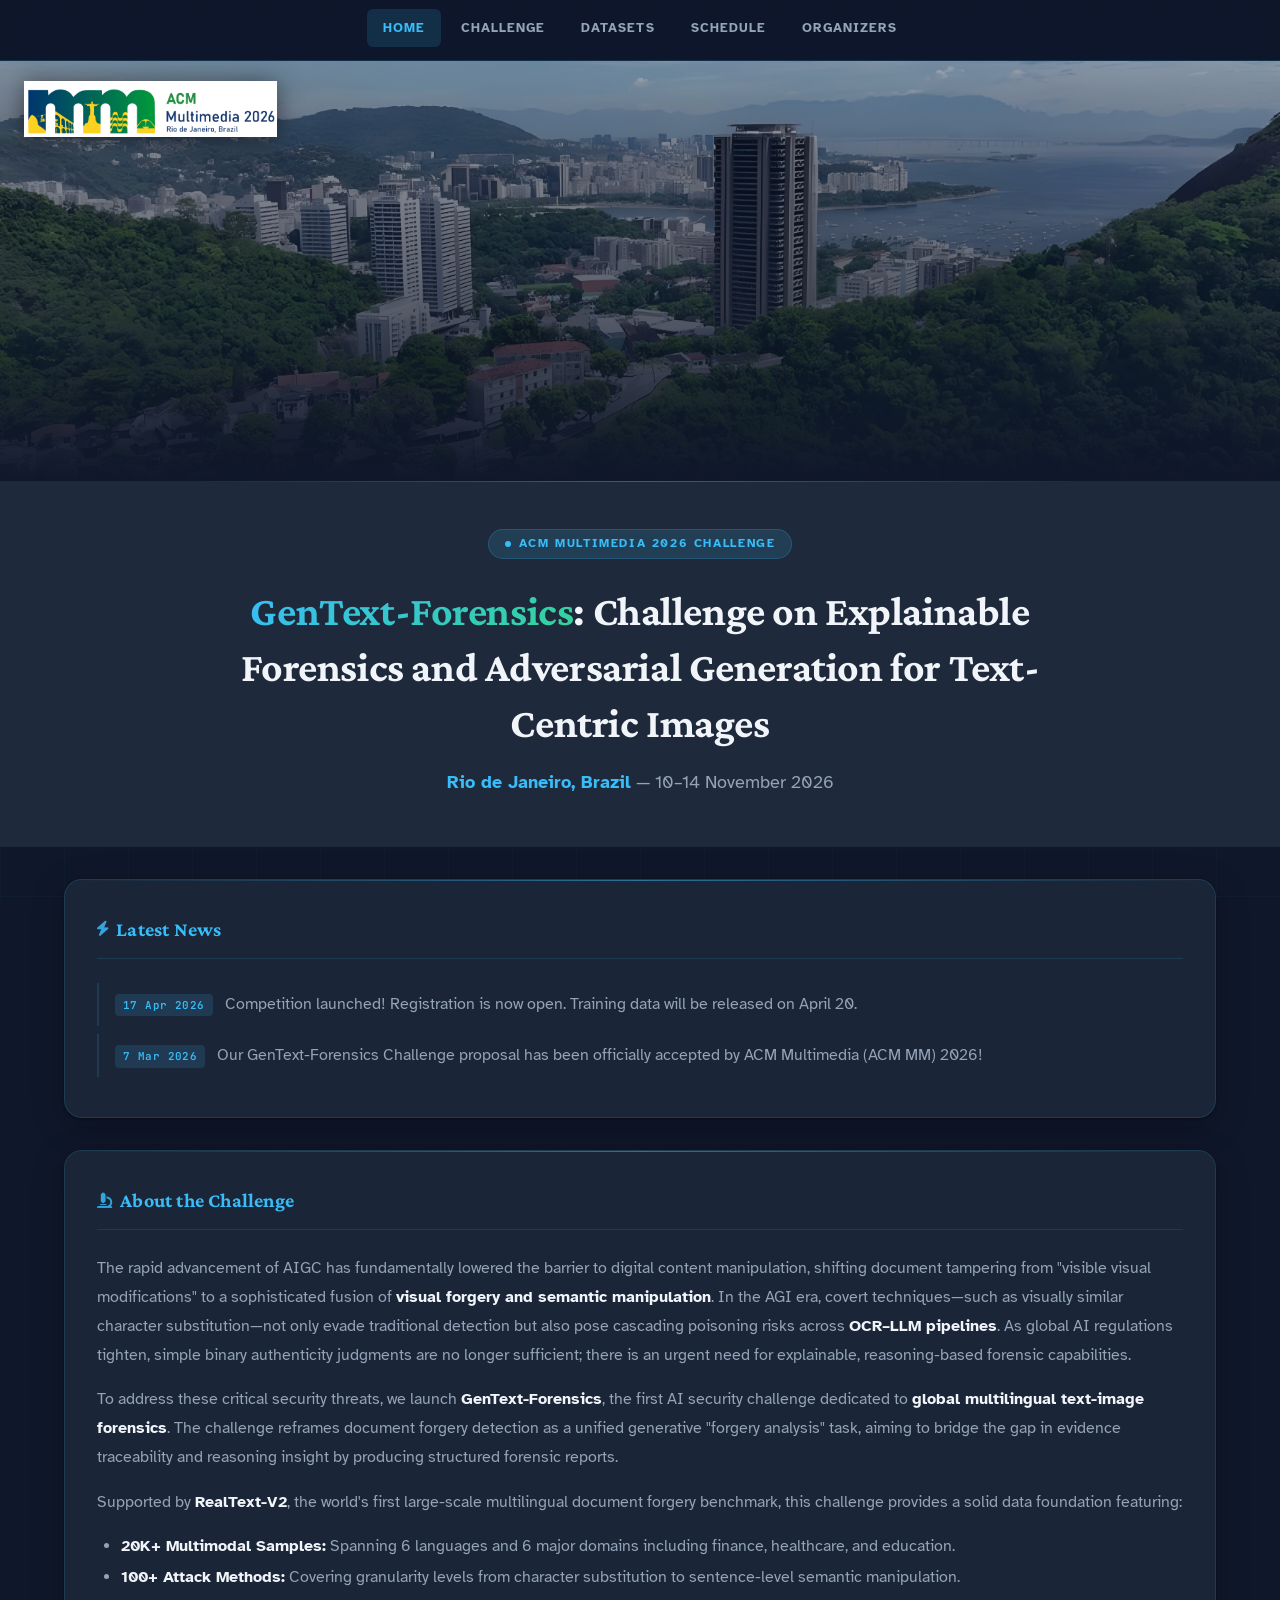
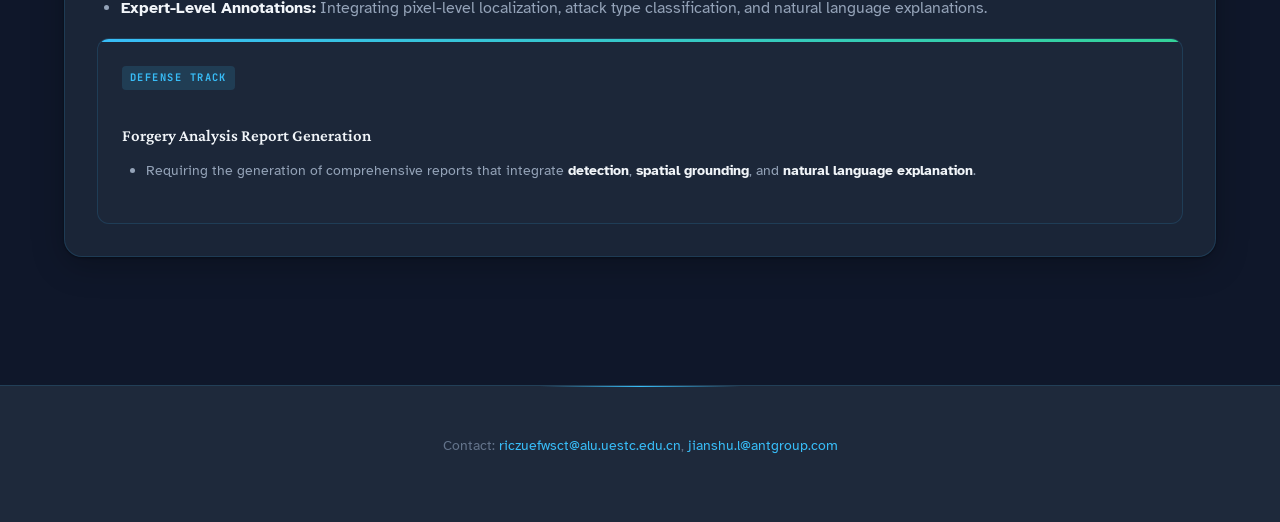
==== commit c2956f2e: "Initial commit: clean website structure from main folder" ====
--- a/index.html
+++ b/index.html
@@ -1,86 +1,98 @@
-<!DOCTYPE html>
-<html lang="en">
-
-<head>
-    <meta charset="UTF-8">
-    <meta name="viewport" content="width=device-width, initial-scale=1.0">
-    <title>ACM Multimedia 2026</title>
-    <link rel="stylesheet" href="styles.css">
-    <link rel="stylesheet" href="https://cdnjs.cloudflare.com/ajax/libs/font-awesome/5.15.4/css/all.min.css">
-</head>
-
-<body style="background-color: #ffffff; margin: 0; padding: 0; font-family: -apple-system, BlinkMacSystemFont, 'Segoe UI', Roboto, Helvetica, Arial, sans-serif;">
-        <nav style="background-color: rgba(255, 255, 255, 0.98); backdrop-filter: blur(20px); box-shadow: 0 1px 0 rgba(0, 0, 0, 0.1); padding: 12px 0; position: sticky; top: 0; z-index: 1000;">
-            <ul style="list-style: none; margin: 0; padding: 0 40px; display: flex; align-items: center; justify-content: center;">
-                <li style="margin-right: 40px;"><a href="index.html" style="color: #1d1d1f; text-decoration: none; font-size: 17px; font-weight: 400; padding: 8px 12px; transition: opacity 0.3s ease;" onmouseover="this.style.opacity='0.7'" onmouseout="this.style.opacity='1'">Home</a></li>
-<!--                <li style="margin-right: 40px;"><a href="schedule.html" style="color: #1d1d1f; text-decoration: none; font-size: 17px; font-weight: 400; padding: 8px 12px; transition: opacity 0.3s ease;" onmouseover="this.style.opacity='0.7'" onmouseout="this.style.opacity='1'">Schedule</a></li>-->
-                <li class="dropdown" style="margin-right: 40px;">
-                    <a href="#" style="color: #1d1d1f; text-decoration: none; font-size: 17px; font-weight: 400; padding: 8px 12px; transition: opacity 0.3s ease;" onmouseover="this.style.opacity='0.7'" onmouseout="this.style.opacity='1'">Challenge</a>
-                    <ul class="dropdown-menu" style="background-color: rgba(255, 255, 255, 0.98); backdrop-filter: blur(20px); box-shadow: 0 4px 12px rgba(0, 0, 0, 0.1); border-radius: 12px; margin-top: 8px; border: none; padding: 8px 0;">
-                        <li><a href="challenge.html" style="color: #1d1d1f; text-decoration: none; padding: 8px 20px; display: block; font-size: 17px; transition: background-color 0.3s ease;" onmouseover="this.style.backgroundColor='#f5f5f7'" onmouseout="this.style.backgroundColor='transparent'">Evaluate</a></li>
-<!--                        <li><a href="datasets.html" style="color: #1d1d1f; text-decoration: none; padding: 8px 20px; display: block; font-size: 17px; transition: background-color 0.3s ease;" onmouseover="this.style.backgroundColor='#f5f5f7'" onmouseout="this.style.backgroundColor='transparent'">Datasets</a></li>-->
-                    </ul>
-                </li>
-<!--                <li style="margin-right: 40px;"><a href="Registration.html" style="color: #1d1d1f; text-decoration: none; font-size: 17px; font-weight: 400; padding: 8px 12px; transition: opacity 0.3s ease;" onmouseover="this.style.opacity='0.7'" onmouseout="this.style.opacity='1'">Registration</a></li>-->
-                <li style="margin-right: 40px;"><a href="organizers.html" style="color: #1d1d1f; text-decoration: none; font-size: 17px; font-weight: 400; padding: 8px 12px; transition: opacity 0.3s ease;" onmouseover="this.style.opacity='0.7'" onmouseout="this.style.opacity='1'">Organizers</a></li>
-<!--                <li class="active" style="margin-right: 0;"><a href="accepted_paper.html" style="color: #0066cc; text-decoration: none; font-size: 17px; font-weight: 400; padding: 8px 12px; transition: opacity 0.3s ease;" onmouseover="this.style.opacity='0.7'" onmouseout="this.style.opacity='1'">Accepted Papers</a></li>-->
-        </ul>
-</nav>
-
-    <div class="front-img" style="background-color: white; height: 500px; position: relative; overflow: hidden;">
-        <img src="images/downloaded-image.jpg" alt="ACM MM 2026 Background" style="position: absolute; top: 0; left: 0; width: 100%; height: 100%; object-fit: cover;">
-        <img src="images/LOGO-ACM-2026-V2.png" alt="ACM MM 2026 Logo" style="position: absolute; top: 20px; left: 20px; height: 60px; width: auto; z-index: 2;">
-    </div>
-
-    <header class="hero" style="background: linear-gradient(180deg, #ffffff 0%, #f5f5f7 100%); padding: 4rem 2rem; text-align: center; margin: 0; border-radius: 0 0 24px 24px;">
-        <h1 style="color: #1d1d1f; font-size: 3rem; font-weight: 700; margin: 0 0 1rem 0; line-height: 1.1; letter-spacing: -0.5px;">
-            GenText-Forensics: Challenge on Explainable Forensics and Adversarial Generation for Text-Centric Images
-        </h1>
-        <p style="color: #6e6e73; font-size: 1.5rem; font-weight: 400; margin: 0; letter-spacing: 0.2px;">
-            Rio de Janeiro, Brazil — 10–14 November 2026
-        </p>
-    </header>
-
-<main class="container">
-    <!-- News Section -->
-        <section class="highlights" style="margin-bottom: 2rem;">
-            <div class="highlight-card" style="background-color: white; border-radius: 18px; box-shadow: 0 2px 8px rgba(0, 0, 0, 0.08); border: none; padding: 2.5rem;">
-        <h2 class="section-header" style="text-align: left; color:red;">
-            <span class="icon">📄</span>
-            News
-        </h2>
-            <div style="text-align: left;"> <!-- 内容左对齐 -->
-                <p>🔥🔥 7 Mar: Our GenText-Forensics Challenge proposal has been officially accepted by ACM Multimedia (ACM MM) 2026!</p>
-            <p>More news will be added here shortly.</p>
-        </div>
-            </div>
-    </section>
-
-    <!-- Description Section -->
-    <section class="highlight-card" style="margin-bottom: 2rem; text-align: left; background-color: white; border-radius: 18px; box-shadow: 0 2px 8px rgba(0, 0, 0, 0.08); border: none; padding: 2.5rem;">
-        <h2 class="section-header" style="text-align: left;">
-            <span class="icon">📄</span>
-            Description
-        </h2>
-
-        <p> The rapid evolution of AIGC has intensified threats from text-centric image manipulation. Current forensic research and challenges predominantly prioritize facial Deepfakes, leaving the complex domain of text-centric forgery significantly under-explored. Moreover, existing methodologies mainly focus on binary classification or coarse localization, overlooking the critical need for fine-grained interpretability and sophisticated text editing generation. To bridge these gaps in both research scenarios and methodologies, we introduce GenText-Forensics, the first AI security challenge dedicated to text-centric multimedia forensics. Supported by RealText-V2, a large-scale multilingual dataset spanning diverse real-world scenarios, the challenge establishes a unified adversarial framework.</p>
-<!--        <p>Although existing methodologies mainly focus on binary classification or coarse localization, they overlook the critical need for fine-grained interpretability and sophisticated text editing generation. There is a pressing gap in both research scenarios and methodologies to handle these evolving text-centric forgeries effectively.</p>-->
-<!--        <p>By introducing GenText-Forensics, the first AI security challenge dedicated to this domain, we establish a unified adversarial framework supported by RealText-V2, a large-scale multilingual dataset spanning diverse real-world scenarios. This initiative brings together researchers to tackle defense through comprehensive analysis reports and attack through adversarial text editing, aiming to advance Multimedia Security.</p>-->
-<!--        <p>Aligned with the mission to combat evolving AI threats, this "GenText-Forensics" challenge is meticulously designed to bridge the gap between detection and explanation. It features two distinct tracks to foster robust, explainable, and defensive strategies against text-centric forgeries.</p>-->
-
-<!--        <p>Sessions will include:</p>-->
-        <ul class="member-details">
-            <li>Track 1: (Defense) Forgery Analysis Report Generation – Requiring the generation of comprehensive reports that integrate detection, spatial grounding, and natural language explanation.</li>
-            <li>Track 2: (Attack) AIGC Text-Image Editing – Focusing on adversarial AIGC text editing to expose detection vulnerabilities.</li>
-        </ul>
-    </section>
-
-
-
-</main>
-
-<footer style="background-color: white; padding: 3rem 2rem; border-top: 1px solid #e5e5e7; margin-top: 4rem;">
-    <p style="color: #6e6e73; font-size: 1rem; font-weight: 400; text-align: center; margin: 0;">Contact: <a href="riczuefwsct@alu.uestc.edu.cn, jianshu.l@antgroup.com" style="color: #0071e3; text-decoration: none;">riczuefwsct@alu.uestc.edu.cn, jianshu.l@antgroup.com</a></p>
-</footer>
-</body>
+<!DOCTYPE html>
+<html lang="en">
+
+<head>
+    <meta charset="UTF-8">
+    <meta name="viewport" content="width=device-width, initial-scale=1.0">
+    <title>GenText-Forensics | ACM Multimedia 2026</title>
+    <meta name="description" content="GenText-Forensics: The first AI security challenge on explainable forensics and adversarial generation for text-centric images at ACM MM 2026, Rio de Janeiro.">
+    <link rel="stylesheet" href="styles.css">
+    <link rel="stylesheet" href="https://cdnjs.cloudflare.com/ajax/libs/font-awesome/6.0.0/css/all.min.css">
+</head>
+
+<body>
+
+<a href="#main" class="skip-link">Skip to main content</a>
+
+<!-- Navigation -->
+<nav class="nav" aria-label="Main navigation">
+    <div class="nav-inner">
+        <ul class="nav-links">
+            <li><a href="index.html" class="active" aria-current="page">Home</a></li>
+            <li><a href="challenge.html">Challenge</a></li>
+            <li><a href="datasets.html">Datasets</a></li>
+            <li><a href="schedule.html">Schedule</a></li>
+            <li><a href="organizers.html">Organizers</a></li>
+        </ul>
+    </div>
+</nav>
+
+<!-- Hero Section with original banner image -->
+<header class="hero">
+    <div class="hero-banner">
+        <img src="images/downloaded-image.jpg" alt="ACM MM 2026 Conference Background" loading="eager">
+        <div class="hero-banner-overlay"></div>
+        <img src="images/LOGO-ACM-2026-V2.png" alt="ACM Multimedia 2026 Logo" class="hero-logo-overlay">
+    </div>
+    <div class="hero-content">
+        <div class="hero-badge">ACM Multimedia 2026 Challenge</div>
+        <h1>
+            <span class="accent">GenText-Forensics</span>: Challenge on Explainable Forensics and Adversarial Generation for Text-Centric Images
+        </h1>
+        <p class="hero-subtitle"><span class="location">Rio de Janeiro, Brazil</span> &mdash; 10&ndash;14 November 2026</p>
+    </div>
+</header>
+
+<main id="main" class="container">
+
+    <!-- News Section -->
+    <section class="glass-card animate-in">
+        <h2 class="section-header">
+            <i class="fas fa-bolt" aria-hidden="true"></i>
+            Latest News
+        </h2>
+        <div class="news-item">
+            <span class="date-tag">17 Apr 2026</span>
+            Competition launched! Registration is now open. Training data will be released on April 20.
+        </div>
+        <div class="news-item">
+            <span class="date-tag">7 Mar 2026</span>
+            Our GenText-Forensics Challenge proposal has been officially accepted by ACM Multimedia (ACM MM) 2026!
+        </div>
+    </section>
+
+    <!-- Description Section -->
+    <section class="glass-card animate-in">
+        <h2 class="section-header">
+            <i class="fas fa-microscope" aria-hidden="true"></i>
+            About the Challenge
+        </h2>
+        <p>The rapid advancement of AIGC has fundamentally lowered the barrier to digital content manipulation, shifting document tampering from "visible visual modifications" to a sophisticated fusion of <strong>visual forgery and semantic manipulation</strong>. In the AGI era, covert techniques&mdash;such as visually similar character substitution&mdash;not only evade traditional detection but also pose cascading poisoning risks across <strong>OCR&ndash;LLM pipelines</strong>. As global AI regulations tighten, simple binary authenticity judgments are no longer sufficient; there is an urgent need for explainable, reasoning-based forensic capabilities.</p>
+        <p>To address these critical security threats, we launch <strong>GenText-Forensics</strong>, the first AI security challenge dedicated to <strong>global multilingual text-image forensics</strong>. The challenge reframes document forgery detection as a unified generative "forgery analysis" task, aiming to bridge the gap in evidence traceability and reasoning insight by producing structured forensic reports.</p>
+        <p>Supported by <strong>RealText-V2</strong>, the world's first large-scale multilingual document forgery benchmark, this challenge provides a solid data foundation featuring:</p>
+        <ul>
+            <li><strong>20K+ Multimodal Samples:</strong> Spanning 6 languages and 6 major domains including finance, healthcare, and education.</li>
+            <li><strong>100+ Attack Methods:</strong> Covering granularity levels from character substitution to sentence-level semantic manipulation.</li>
+            <li><strong>Expert-Level Annotations:</strong> Integrating pixel-level localization, attack type classification, and natural language explanations.</li>
+        </ul>
+
+        <div class="tracks-grid">
+            <div class="track-card defense">
+                <span class="track-label">Defense Track</span>
+                <h3>Forgery Analysis Report Generation</h3>
+                <ul>
+                    <li>Requiring the generation of comprehensive reports that integrate <strong>detection</strong>, <strong>spatial grounding</strong>, and <strong>natural language explanation</strong>.</li>
+                </ul>
+            </div>
+        </div>
+    </section>
+
+    </main>
+
+<!-- Footer -->
+<footer class="footer">
+    <p>Contact: <a href="mailto:riczuefwsct@alu.uestc.edu.cn">riczuefwsct@alu.uestc.edu.cn</a>, <a href="mailto:jianshu.l@antgroup.com">jianshu.l@antgroup.com</a></p>
+</footer>
+
+</body>
 </html>
--- a/styles.css
+++ b/styles.css
@@ -1,1092 +1,1221 @@
-/* styles.css */
-/* 只影响Highlight区域内的列表链接 */
-.highlight-card ul li a {
-    text-decoration: none;
-}
-:root {
-    --primary-color: #333333;
-    --secondary-color: #3498db;
-    --background-color: #ffffff;
-}
-body {
-    font-family: 'Segoe UI', sans-serif;
-    line-height: 1.6;
-    margin: 0;
-    background-color: var(--background-color);
-}
-
-nav {
-    background: #ffffff;
-    padding: 1rem;
-    position: sticky;
-    top: 0;
-    border-bottom: 1px solid #e0e0e0;
-}
-
-nav ul {
-    list-style: none;
-    display: flex;
-    gap: 2rem;
-    margin: 0;
-    padding: 0;
-}
-
-nav a {
-    color: #000000;
-    text-decoration: none;
-    padding: 0.5rem 1rem;
-    border-radius: 4px;
-    font-weight: 600;
-}
-
-nav a.active {
-    background: var(--secondary-color);
-    color: white;
-}
-
-nav a:hover {
-    color: #0056b3;
-    background-color: #f8f9fa;
-}
-
-.container {
-    max-width: 1200px;
-    margin: 2rem auto;
-    padding: 0 1rem;
-}
-
-.hero {
-    text-align: center;
-    padding: 4rem 0;
-    background: #ffffff;
-    color: #333333;
-}
-
-.highlights {
-    display: grid;
-    grid-template-columns: repeat(auto-fit, minmax(300px, 1fr));
-    gap: 2rem;
-    margin-top: 3rem;
-}
-
-.highlight-card {
-    background: white;
-    padding: 1.5rem;
-    border-radius: 8px;
-    box-shadow: 0 2px 8px rgba(0,0,0,0.1);
-}
-
-.committee-grid {
-    display: grid;
-    grid-template-columns: repeat(auto-fit, minmax(250px, 1fr));
-    gap: 1.5rem;
-}
-
-.member-card {
-    background: white;
-    padding: 1rem;
-    border-left: 4px solid var(--secondary-color);
-    margin-bottom: 1rem;
-}
-
-.schedule-timeline {
-    border-left: 2px solid var(--secondary-color);
-    padding-left: 2rem;
-    margin: 2rem 0;
-}
-
-.timeline-item {
-    margin-bottom: 2rem;
-    position: relative;
-}
-
-.timeline-item::before {
-    content: '';
-    position: absolute;
-    left: -2.3rem;
-    top: 0;
-    width: 12px;
-    height: 12px;
-    background: var(--secondary-color);
-    border-radius: 50%;
-}
-
-footer {
-    background: #ffffff;
-    color: #333333;
-    text-align: center;
-    padding: 1rem;
-    margin-top: 3rem;
-}
-
-@media (max-width: 768px) {
-    nav ul {
-        flex-direction: column;
-        gap: 1rem;
-    }
-}
-
-/* 在styles.css中添加以下样式 */
-.committee-section {
-    margin: 3rem 0;
-    padding: 2rem;
-    background: white;
-    border-radius: 10px;
-    box-shadow: 0 4px 12px rgba(0,0,0,0.1);
-}
-
-.section-header {
-    color: var(--primary-color);
-    border-bottom: 2px solid var(--secondary-color);
-    padding-bottom: 0.5rem;
-    margin-bottom: 2rem;
-    display: flex;
-    align-items: center;
-    gap: 1rem;
-}
-
-.member-card {
-    background: #fff;
-    border-radius: 8px;
-    padding: 1.5rem;
-    transition: transform 0.3s ease;
-    border: 1px solid #eee;
-}
-
-.member-card:hover {
-    transform: translateY(-5px);
-    box-shadow: 0 6px 16px rgba(0,0,0,0.1);
-}
-
-.member-header {
-    margin-bottom: 1rem;
-}
-
-.position {
-    color: #666;
-    font-size: 0.9rem;
-}
-
-.member-details ul {
-    list-style: none;
-    padding: 0;
-    margin: 1rem 0;
-}
-
-.member-details li {
-    margin: 0.8rem 0;
-    display: flex;
-    align-items: center;
-    gap: 0.8rem;
-}
-
-.profile-link {
-    display: inline-flex;
-    align-items: center;
-    gap: 0.5rem;
-    color: var(--secondary-color);
-    text-decoration: none;
-    margin-top: 1rem;
-}
-
-.organizer-grid {
-    display: grid;
-    grid-template-columns: repeat(auto-fit, minmax(280px, 1fr));
-    gap: 2rem;
-}
-
-.organizer-card {
-    display: flex;
-    gap: 1.5rem;
-    padding: 1rem;
-    border-radius: 8px;
-    background: #f8f9fa;
-}
-
-.organizer-photo {
-    width: 100px;
-    height: 100px;
-    border-radius: 50%;
-    overflow: hidden;
-}
-
-.organizer-photo img {
-    width: 100%;
-    height: 100%;
-    object-fit: cover;
-}
-
-.achievements {
-    margin: 0.8rem 0;
-    display: flex;
-    flex-wrap: wrap;
-    gap: 0.5rem;
-}
-
-.achievement-badge {
-    background: var(--secondary-color);
-    color: white;
-    padding: 0.3rem 0.8rem;
-    border-radius: 20px;
-    font-size: 0.8rem;
-}
-
-/* Speaker Grid */
-.speaker-grid {
-  display: grid;
-      grid-template-columns: repeat(3, 1fr); /* Three columns in the first row */
-      grid-template-rows: auto auto;        /* Two rows */
-      gap: 20px;                            /* Gap between items */
-
-}
-
-/* Speaker Card */
-.speaker-card {
-    background: #fff;
-    border: 1px solid #ddd;
-    border-radius: 8px;
-    padding: 15px;
-    text-align: center; /* 居中对齐文本 */
-    box-shadow: 0 2px 4px rgba(0, 0, 0, 0.1);
-    transition: transform 0.2s, box-shadow 0.2s; /* 鼠标悬浮效果 */
-}
-
-/* 悬浮效果 */
-.speaker-card:hover {
-    transform: translateY(-5px); /* 悬浮时上移 */
-    box-shadow: 0 4px 8px rgba(0, 0, 0, 0.2); /* 增大阴影 */
-}
-
-/* Speaker Avatar */
-.speaker-card .avatar img {
-    width: 120px;
-    height: 120px;
-    border-radius: 50%; /* 圆形头像 */
-    object-fit: cover; /* 图片填充保持比例 */
-    margin-bottom: 15px; /* 图片与信息之间的间距 */
-    box-shadow: 0 2px 6px rgba(0, 0, 0, 0.2); /* 图像阴影 */
-}
-
-/* Speaker Info */
-.speaker-info h3 {
-    font-size: 18px;
-    color: #333;
-    margin: 0;
-}
-
-.speaker-info .affiliation {
-    font-size: 14px;
-    color: #555;
-    margin: 5px 0;
-}
-
-/* Speaker Bio */
-.speaker-bio p {
-    font-size: 14px;
-    color: #666;
-    margin: 10px 0;
-}
-
-.speaker-bio .expertise {
-    margin-top: 10px;
-}
-
-.expertise-tag {
-    display: inline-block;
-    margin: 2px 5px;
-    padding: 5px 10px;
-    font-size: 12px;
-    color: #fff;
-    background-color: #007bfc;
-    border-radius: 20px;
-}
-
-/* 鼠标悬浮链接样式 */
-.speaker-card .profile-link {
-    display: inline-block;
-    margin-top: 10px;
-    font-size: 14px;
-    color: #007bfc;
-    text-decoration: none;
-    font-weight: bold;
-}
-
-.speaker-card .profile-link i {
-    margin-left: 5px; /* 图标与文字间距 */
-    transition: transform 0.3s ease;
-}
-
-.speaker-card .profile-link:hover i {
-    transform: translateX(3px); /* 鼠标悬浮时图标向右移动 */
-}
-.expertise-tag {
-    background: #e3f2fd;
-    color: #1976d2;
-    padding: 0.3rem 0.8rem;
-    border-radius: 4px;
-    font-size: 0.85rem;
-    margin-right: 0.5rem;
-}
-
-@media (max-width: 768px) {
-    .organizer-card {
-        flex-direction: column;
-        align-items: center;
-        text-align: center;
-    }
-
-    .organizer-photo {
-        width: 80px;
-        height: 80px;
-    }
-}
-/* Add to styles.css */
-/* SCHEDULE SPECIFIC STYLES */
-.page-title {
-    color: #000000;
-    border-bottom: 3px solid #3498db;
-    padding-bottom: 1rem;
-}
-
-.schedule-section {
-    margin: 3rem 0;
-    background: white;
-    padding: 2rem;
-    border-radius: 10px;
-    box-shadow: 0 4px 6px rgba(0,0,0,0.05);
-}
-
-.section-header {
-    display: flex;
-    align-items: center;
-    gap: 1rem;
-    color: #000000;
-    margin-bottom: 2rem;
-}
-
-.timeline-container {
-    position: relative;
-    padding-left: 3rem;
-    border-left: 2px solid #3498db;
-}
-
-.timeline-item {
-    position: relative;
-    margin-bottom: 2.5rem;
-    padding: 1.5rem;
-    background: #f8f9fa;
-    border-radius: 8px;
-    transition: transform 0.2s;
-}
-
-.timeline-item:hover {
-    transform: translateX(10px);
-}
-
-.timeline-time {
-    position: absolute;
-    left: -6.5rem;
-    top: 0.5rem;
-    width: 5rem;
-    text-align: right;
-    font-weight: 600;
-    color: #7f8c8d;
-}
-
-.timeline-content h3 {
-    color: #2c3e50;
-    margin-top: 0;
-}
-
-/* Timeline Item Types */
-.timeline-item.keynote {
-    border-left: 4px solid #e74c3c;
-}
-.timeline-item.primary {
-    border-left: 4px solid #3498db;
-}
-.timeline-item.highlight {
-    border-left: 4px solid #2238db;
-}
-.timeline-item.break {
-    border-left: 4px solid #2ecc71;
-}
-
-/* Competition Timeline Table */
-.timeline-table {
-    border: 1px solid #ecf0f1;
-    border-radius: 8px;
-    overflow: hidden;
-}
-
-.table-header {
-    display: grid;
-    grid-template-columns: 1fr 2fr 1fr;
-    background: #f8f9fa;
-    color: #000000;
-    padding: 1rem;
-    font-weight: bold;
-}
-
-.table-row {
-    display: grid;
-    grid-template-columns: 1fr 2fr 1fr;
-    padding: 1rem;
-    border-bottom: 1px solid #ecf0f1;
-}
-
-.table-row.upcoming {
-    background: #fcf8e3;
-}
-
-.status-col {
-    text-align: center;
-    font-weight: 600;
-}
-
-/* Milestone Cards */
-.milestones {
-    display: grid;
-    grid-template-columns: repeat(auto-fit, minmax(250px, 1fr));
-    gap: 1.5rem;
-}
-
-.milestone-card {
-    background: #fff;
-    padding: 1.5rem;
-    border-radius: 8px;
-    text-align: center;
-    border: 1px solid #3498db33;
-}
-
-.date-badge {
-    background: #f8f9fa;
-    color: #333333;
-    width: 100px;
-    height: 100px;
-    border-radius: 50%;
-    display: flex;
-    align-items: center;
-    justify-content: center;
-    margin: -40px auto 1rem;
-    font-weight: bold;
-    font-size: 1.2em;
-}
-
-@media (max-width: 768px) {
-    .timeline-container {
-        padding-left: 1rem;
-    }
-
-    .timeline-time {
-        position: static;
-        text-align: left;
-        margin-bottom: 0.5rem;
-    }
-
-    .table-header,
-    .table-row {
-        grid-template-columns: 1fr;
-    }
-}
-/* 添加以下CSS到styles.css */
-
-/* Dataset Page Specific Styles */
-.dataset-header {
-    display: flex;
-    justify-content: space-between;
-    align-items: center;
-    margin-bottom: 2rem;
-}
-
-.View-btn {
-    background: var(--secondary-color);
-    color: white;
-    padding: 0.8rem 1.5rem;
-    border-radius: 25px;
-    text-decoration: none;
-    transition: transform 0.3s ease;
-}
-
-.View-btn:hover {
-    transform: translateY(-2px);
-}
-
-.dataset-highlights {
-    display: grid;
-    grid-template-columns: repeat(auto-fit, minmax(200px, 1fr));
-    gap: 1.5rem;
-    margin: 2rem 0;
-}
-
-.highlight-card {
-    text-align: center;
-    padding: 1.5rem;
-    background: white;
-    border-radius: 10px;
-    box-shadow: 0 3px 12px rgba(0,0,0,0.1);
-}
-
-.highlight-icon {
-    font-size: 2.5rem;
-    margin-bottom: 1rem;
-}
-
-.feature-grid {
-   display: grid;
-   grid-template-columns: repeat(auto-fit, minmax(300px, 1fr));
-   gap: 2rem; margin: 3rem 0; padding: 2rem; background: white;
-   /* 卡片背景是白色，与 Dataset 网格保持一致 */
-   border-radius: 8px;
-   box-shadow: 0 4px 12px rgba(0, 0, 0, 0.1); /* 卡片阴影 */
-}
-
-.new-data-table {
-    width: 100%;
-    border-collapse: separate; /* 使用 separate 而非 collapse，这样可以使用 border-spacing 属性 */
-    border-spacing: 10px 5px; /* 设置列与列的间距 (水平间距, 垂直间距) */
-}
-
-.new-data-table th, .new-data-table td {
-    border: 1px solid #ddd; /* 添加边框 */
-    padding: 12px; /* 增加内边距，提供更好的空间 */
-    text-align: left; /* 左对齐，可根据需要修改 */
-    background-color: #ffffff; /* 单元格背景色，可以根据需要调整 */
-}
-
-.new-data-table th {
-    background-color: #f2f2f2; /* 表头背景颜色 */
-    font-weight: bold; /* 加粗 */
-}
-
-.new-data-table tr:nth-child(even) {
-    background-color: #f9f9f9; /* 偶数行背景颜色 */
-}
-
-.new-data-table tr:hover {
-    background-color: #f1f1f1; /* 鼠标悬停行的背景颜色 */
-}
-
-.sample-gallery {
-    display: grid;
-    grid-template-columns: repeat(auto-fit, minmax(250px, 1fr));
-    gap: 2rem;
-    margin: 2rem 0;
-}
-
-.sample-item {
-    position: relative;
-    border-radius: 8px;
-    overflow: hidden;
-    box-shadow: 0 4px 6px rgba(0,0,0,0.1);
-}
-
-.sample-item img {
-    width: 100%;
-    height: 380px;
-    object-fit: cover;
-}
-
-.sample-caption {
-    position: absolute;
-    bottom: 0;
-    width: 100%;
-    background: rgba(0,0,0,0.7);
-    color: white;
-    padding: 0.5rem;
-    text-align: center;
-}
-
-.doc-cards {
-    display: grid;
-    grid-template-columns: repeat(auto-fit, minmax(300px, 1fr));
-    gap: 2rem;
-    margin-top: 2rem;
-}
-
-.doc-card {
-    padding: 1.5rem;
-    background: white;
-    border-radius: 8px;
-    border-left: 4px solid var(--secondary-color);
-    box-shadow: 0 2px 4px rgba(0,0,0,0.05);
-}
-
-.doc-link {
-    display: inline-block;
-    margin-top: 1rem;
-    color: var(--secondary-color);
-    text-decoration: none;
-    font-weight: 500;
-}
-
-@media (max-width: 768px) {
- .dataset-header {
-     display: flex;
-     justify-content: space-between; /* 将标题与按钮分开 */
-     align-items: center; /* 垂直居中对齐 */
-     margin-bottom: 2rem; /* 在标题下方添加间距 */
- }
-
- .View-btn {
-     background: var(--secondary-color);
-     color: white;
-     padding: 0.8rem 1.5rem;
-     border-radius: 25px;
-     text-decoration: none;
-     transition: transform 0.3s ease;
- }
-
- .View-btn:hover {
-     transform: translateY(-2px);
- }
-
-}
-/* 新增竞赛页面专用样式 */
-.competition-header {
-    text-align: center;
-    padding: 4rem 0;
-    background: #ffffff;
-    color: #333333;
-    border-radius: 8px;
-    margin-bottom: 2rem;
-}
-
-.cta-button {
-    display: inline-block;
-    padding: 1rem 2rem;
-    background: var(--secondary-color);
-    color: white;
-    text-decoration: none;
-    border-radius: 25px;
-    transition: transform 0.3s ease;
-}
-
-.cta-button:hover {
-    transform: translateY(-2px);
-}
-
-.overview-grid {
-    display: grid;
-    grid-template-columns: repeat(auto-fit, minmax(280px, 1fr));
-    gap: 2rem;
-    margin: 2rem 0;
-}
-
-.overview-card {
-    background: white;
-    padding: 2rem;
-    border-radius: 12px;
-    box-shadow: 0 4px 12px rgba(0,0,0,0.1);
-    text-align: center;
-}
-
-.prize-amount {
-    font-size: 2.5rem;
-    color: var(--secondary-color);
-    margin: 1rem 0;
-}
-
-.dataset-grid {
-    display: grid;
-    grid-template-columns: repeat(auto-fit, minmax(300px, 1fr));
-    gap: 2rem;
-    margin: 2rem 0;
-}
-
-.dataset-card {
-    background: white;
-    padding: 2rem;
-    border-radius: 8px;
-    border-left: 6px solid var(--secondary-color);
-}
-
-.dataset-stats {
-    display: flex;
-    justify-content: space-around;
-    margin: 2rem 0;
-}
-
-.stat-item {
-    text-align: center;
-}
-
-.stat-number {
-    display: block;
-    font-size: 2.2rem;
-    color: var(--primary-color);
-}
-
-.dataset-features {
-    list-style: none;
-    padding: 0;
-}
-
-.dataset-features li {
-    padding: 0.5rem 0;
-    position: relative;
-    padding-left: 1.5rem;
-}
-
-.dataset-features li::before {
-    content: "✓";
-    position: absolute;
-    left: 0;
-    color: var(--secondary-color);
-}
-
-.requirement-steps {
-    display: grid;
-    grid-template-columns: repeat(auto-fit, minmax(250px, 1fr));
-    gap: 1.5rem;
-    margin: 2rem 0;
-}
-
-.step-card {
-    text-align: center;
-    padding: 1.5rem;
-    background: white;
-    border-radius: 8px;
-}
-
-.step-number {
-    width: 40px;
-    height: 40px;
-    background: var(--secondary-color);
-    color: white;
-    border-radius: 50%;
-    display: flex;
-    align-items: center;
-    justify-content: center;
-    margin: 0 auto 1rem;
-}
-
-.faq-accordion {
-    background: white;
-    border-radius: 8px;
-    padding: 1rem;
-}
-
-.faq-item {
-    border-bottom: 1px solid #eee;
-    padding: 1rem 0;
-}
-
-.faq-item summary {
-    font-weight: 600;
-    cursor: pointer;
-    padding: 0.5rem 0;
-}
-
-.faq-item p {
-    margin-top: 1rem;
-    color: #666;
-}
-
-@media (max-width: 768px) {
-    .prize-amount {
-        font-size: 2rem;
-    }
-
-    .stat-number {
-        font-size: 1.8rem;
-    }
-}
-}
-
-nav ul {
-    list-style: none;
-    margin: 0;
-    padding: 0;
-    display: flex; /* 使用 flexbox 布局 */
-    gap: 2rem; /* 项目间距 */
-}
-
-nav ul li {
-    position: relative; /* 允许下拉菜单绝对定位 */
-}
-
-nav a {
-    color: white; /* 链接字体颜色 */
-    text-decoration: none;
-    padding: 0.5rem 1rem;
-    border-radius: 4px;
-    transition: background 0.3s; /* 背景颜色变化效果 */
-}
-
-nav a:hover, nav a.active {
-    background: var(--secondary-color); /* 鼠标悬停或活动链接的背景颜色 */
-}
-
-/* 下拉菜单样式 */
-nav ul li .dropdown-menu {
-    display: none; /* 默认隐藏下拉菜单 */
-    position: absolute; /* 绝对定位 */
-    background-color: white; /* 下拉菜单背景颜色 */
-    color: black; /* 下拉菜单字体颜色 */
-    min-width: 80px; /* 设置最小宽度 */
-    z-index: 1000; /* 确保下拉菜单在其他内容上方 */
-    border-radius: 8px; /* 圆角边 */
-    box-shadow: 0 2px 8px rgba(0, 0, 0, 0.2); /* 陰影效果 */
-    padding: 10px 0; /* 上下内边距 */
-}
-
-nav ul li:hover .dropdown-menu {
-    display: block; /* 鼠标悬停时显示下拉菜单 */
-}
-
-nav ul li .dropdown-menu li {
-    float: none; /* 子菜单项目不浮动 */
-    width: 100%; /* 让下拉菜单项占满宽度 */
-    padding: 4px 0; /* 每个子菜单项上下间距 */
-}
-
-nav ul li .dropdown-menu li a {
-    padding: 12px 16px; /* 调整下拉菜单项的内邊距 */
-    color: black; /* 下拉菜单项字体颜色 */
-    font-size: 0.9rem; /* 子菜单字体大小，稍小于父链接 */
-    transition: background 0.15s; /* 背景颜色变化效果 */
-}
-
-nav ul li .dropdown-menu li a:hover {
-    background-color: var(--secondary-color); /* 鼠标悬停下拉菜单项的背景颜色 */
-    color: white; /* 悬停时字体颜色 */
-}
-
-/* 页面内容样式 */
-.container {
-    max-width: 1200px;
-    margin: 2rem auto; /* 中间对齐 */
-    padding: 0 1rem; /* 水平内边距 */
-}
-
-.page-content {
-    margin-top: 20px;
-}
-
-footer {
-    background: var(--primary-color);
-    color: white;
-    text-align: center;
-    padding: 1rem;
-    margin-top: 3rem;
-}
-
-
-/* 页面内容样式 */
-.container {
-    max-width: 1200px;
-    margin: 2rem auto; /* 中间对齐 */
-    padding: 0 1rem; /* 水平内边距 */
-}
-
-.page-content {
-    margin-top: 20px;
-}
-
-footer {
-    background: var(--primary-color);
-    color: white;
-    text-align: center;
-    padding: 1rem;
-    margin-top: 3rem;
-}
-
- /* 通用设置 */
- .container {
-     max-width: 1200px;
-     margin: auto;
-     padding: 20px;
- }
-
- .committee-section {
-     margin-bottom: 40px;
- }
-
- .section-header {
-     font-size: 24px;
-     color: #333;
-     margin-bottom: 20px;
- }
-
-/* Organizer Grid */
-.organizer-grid, .expert-grid{
-    display: grid;
-    grid-template-columns: repeat(auto-fit, minmax(300px, 1fr)); /* 响应式布局 */
-    gap: 20px;
-}
-
-/* Organizer Card */
-.organizer-card {
-    border: 1px solid #ddd;
-    border-radius: 10px;
-    background: #fff;
-    padding: 20px;
-    text-align: center; /* 内容居中对齐 */
-    box-shadow: 0 2px 4px rgba(0, 0, 0, 0.1);
-    transition: transform 0.2s;
-}
-
-/* Card Hover Effect */
-.organizer-card:hover {
-    transform: scale(1.03); /* 鼠标悬停时稍微放大 */
-    box-shadow: 0 4px 8px rgba(0, 0, 0, 0.2);
-}
-
-/* Avatar */
-.avatar img {
-    width: 120px;
-    height: 120px;
-    border-radius: 50%;
-    object-fit: cover; /* 保证图片适配圆形头像 */
-    margin-bottom: 15px; /* 图片与姓名/信息间距 */
-    box-shadow: 0 2px 6px rgba(0, 0, 0, 0.2);
-}
-
-/* Organizer Info */
-.organizer-info {
-    text-align: center; /* 信息居中 */
-}
-
-.organizer-info h3 {
-    font-size: 18px;
-    color: #333;
-    margin: 0;
-}
-
-.organizer-info p {
-    font-size: 14px;
-    color: #555;
-    margin: 5px 0;
-}
-
-.organizer-info .research-area {
-    font-style: italic;
-    color: #666;
-    margin-top: 10px;
-}
-
-/* Details List */
-.details-list {
-    list-style: none; /* 去掉默认的列表样式 */
-    padding: 0;
-    margin: 10px 0;
-}
-
-.details-list li {
-    margin-bottom: 5px;
-    font-size: 14px;
-    color: #555;
-}
-
-.details-list i {
-    margin-right: 8px; /* 图标与文字间距 */
-    color: #007bfc; /* 图标颜色 */
-}
-
-/* Profile Link */
-.profile-link {
-    display: inline-block;
-    margin-top: 10px;
-    font-size: 14px;
-    color: #007bfc;
-    text-decoration: none;
-    font-weight: bold;
-}
-
-.profile-link i {
-    margin-left: 5px;
-    transition: transform 0.3s;
-}
-
-/* Hover Effect */
-.profile-link:hover {
-    text-decoration: underline;
-}
-
-.profile-link:hover i {
-    transform: translateX(3px); /* 向右移动图标 */
-}
-
- /* 通用设置 */
- .container {
-     max-width: 1200px;
-     margin: auto;
-     padding: 20px;
- }
-
- .committee-section {
-     margin-bottom: 40px;
- }
-
- .section-header {
-     font-size: 24px;
-     color: #333;
-     margin-bottom: 20px;
- }
-/* Acknowledgments Section Styling */
-.acknowledgments-grid {
-    display: grid;
-    grid-template-columns: repeat(auto-fit, minmax(150px, 1fr));
-    gap: 20px;
-    margin-top: 20px;
-}
-
-.acknowledgment-card {
-    background: #f9f9f9;
-    padding: 10px 15px;
-    text-align: center;
-    border: 1px solid #ddd;
-    border-radius: 8px;
-    box-shadow: 0 2px 5px rgba(0, 0, 0, 0.1);
-    font-family: 'Arial', sans-serif;
-    font-size: 16px;
-    color: #333;
-    transition: transform 0.3s, box-shadow 0.3s;
-}
-/* 卡片样式 */
-.highlight-card {
-    background: white;
-    padding: 2rem; /* 内边距 */
-    border-radius: 8px; /* 圆角 */
-    box-shadow: 0 2px 8px rgba(0, 0, 0, 0.1); /* 阴影 */
-    margin-bottom: 2rem; /* 底部间距 */
-}
-
-/* 标题样式 */
-.member-header, .key-topics h3, .related-topics h3 {
-    text-align: center; /* 中间对齐 */
-}
-
-/* 列表样式 */
-.submission-details ul,
-.key-topics ul,
-.related-topics ul {
-    padding-left: 20px; /* 列表左侧内边距 */
-    margin: 0; /* 清除默认外边距 */
-}
-
-/* 嵌套列表样式 */
-.related-topics ul li {
-    margin-bottom: 1rem; /* 列表项之间的间距 */
-}
-
-.related-topics ul li ul {
-    padding-left: 20px; /* 嵌套列表的左侧内边距 */
-}
-<style>
-    .dropdown > a {
-        position: relative; /* 使伪元素的定位相对于父元素 */
-    }
-
-    .dropdown > a::after {
-        content: '';
-        position: absolute;
-        top: 50%; /* 垂直居中 */
-        right: 5px; /* 与右边缘的距离 */
-        transform: translateY(-30%) rotate(270deg); /* 將三角形旋轉90度，使其看起来像一个指示标志 */
-        border: solid transparent; /* 透明边框 */
-        border-width: 5px 5px 5px 0; /* 定义三角形的大小和方向 */
-        border-right-color: #ffffff; /* 三角形颜色，白色，可以根据需要更改 */
-    }
-</style>+/* ============================================================
+   GenText-Forensics ACM MM 2026
+   Design: "Digital Forensics Laboratory" v2
+   Refined: ui-ux-pro-max audit + frontend-design skill
+   - Crimson Pro (headings) + Atkinson Hyperlegible (body)
+   - WCAG AA+ contrast ratios on dark bg
+   - Preserved hero banner image
+   - Replaced emoji icons with Font Awesome SVG
+   - Added prefers-reduced-motion, skip-link, focus states
+   ============================================================ */
+
+/* --- Google Fonts Import --- */
+@import url('https://fonts.googleapis.com/css2?family=Crimson+Pro:ital,wght@0,400;0,500;0,600;0,700;1,400&family=Atkinson+Hyperlegible:wght@400;700&family=JetBrains+Mono:wght@400;500;600;700&display=swap');
+
+/* --- CSS Variables --- */
+:root {
+  /* Backgrounds — deep blue-gray, bright enough to feel premium not cave */
+  --bg-primary: #0f172a;            /* slate-900 */
+  --bg-secondary: #1e293b;          /* slate-800 */
+  --bg-card: rgba(30, 41, 59, 0.82);
+  --bg-card-hover: rgba(40, 55, 80, 0.88);
+  --bg-glass: rgba(30, 41, 59, 0.65);
+
+  /* Borders */
+  --border-card: rgba(56, 189, 248, 0.15);
+  --border-card-hover: rgba(56, 189, 248, 0.35);
+
+  /* Accents — refined cyan, not neon */
+  --accent-primary: #38bdf8;        /* sky-400 */
+  --accent-primary-dim: rgba(56, 189, 248, 0.14);
+  --accent-green: #34d399;          /* emerald-400 */
+  --accent-green-dim: rgba(52, 211, 153, 0.10);
+  --accent-red: #f87171;
+  --accent-amber: #fbbf24;
+  --accent-purple: #a78bfa;
+
+  /* Text — WCAG AA+ contrast */
+  --text-primary: #f1f5f9;         /* slate-100 */
+  --text-secondary: #94a3b8;       /* slate-400 — 5.9:1 ✓ */
+  --text-muted: #64748b;           /* slate-500 — 3.6:1 large text only */
+
+  /* Fonts */
+  --font-heading: 'Crimson Pro', 'Georgia', serif;
+  --font-body: 'Atkinson Hyperlegible', system-ui, -apple-system, sans-serif;
+  --font-mono: 'JetBrains Mono', 'Fira Code', monospace;
+
+  /* Spacing scale — 8pt rhythm */
+  --sp-1: 0.25rem;   /* 4px */
+  --sp-2: 0.5rem;    /* 8px */
+  --sp-3: 0.75rem;   /* 12px */
+  --sp-4: 1rem;      /* 16px */
+  --sp-5: 1.5rem;    /* 24px */
+  --sp-6: 2rem;      /* 32px */
+  --sp-8: 3rem;      /* 48px */
+  --sp-10: 4rem;     /* 64px */
+
+  /* Radius */
+  --radius-sm: 6px;
+  --radius-md: 12px;
+  --radius-lg: 18px;
+
+  /* Shadows & Glows */
+  --glow-primary: 0 0 24px rgba(56, 189, 248, 0.18), 0 0 64px rgba(56, 189, 248, 0.06);
+  --glow-green: 0 0 24px rgba(52, 211, 153, 0.18);
+  --shadow-card: 0 1px 3px rgba(0,0,0,0.4), 0 8px 32px rgba(0,0,0,0.25);
+
+  /* Timing */
+  --transition-fast: 150ms cubic-bezier(0.25, 0.46, 0.45, 0.94);
+  --transition-smooth: 250ms cubic-bezier(0.25, 0.46, 0.45, 0.94);
+}
+
+/* --- Reduced Motion --- */
+@media (prefers-reduced-motion: reduce) {
+  *, *::before, *::after {
+    animation-duration: 0.01ms !important;
+    animation-iteration-count: 1 !important;
+    transition-duration: 0.01ms !important;
+  }
+  html { scroll-behavior: auto; }
+}
+
+/* --- Skip Link --- */
+.skip-link {
+  position: absolute;
+  top: -100px;
+  left: 50%;
+  transform: translateX(-50%);
+  background: var(--accent-primary);
+  color: var(--bg-primary);
+  padding: var(--sp-2) var(--sp-4);
+  border-radius: var(--radius-sm);
+  font-family: var(--font-body);
+  font-weight: 700;
+  font-size: 0.85rem;
+  z-index: 9999;
+  transition: top var(--transition-fast);
+}
+.skip-link:focus {
+  top: var(--sp-4);
+}
+
+/* --- Reset & Base --- */
+*, *::before, *::after {
+  margin: 0;
+  padding: 0;
+  box-sizing: border-box;
+}
+
+html {
+  scroll-behavior: smooth;
+  -webkit-font-smoothing: antialiased;
+  -moz-osx-font-smoothing: grayscale;
+}
+
+body {
+  background-color: var(--bg-primary);
+  color: var(--text-primary);
+  font-family: var(--font-body);
+  font-size: 16px;
+  line-height: 1.7;
+  overflow-x: hidden;
+  min-height: 100vh;
+}
+
+/* Subtle grid background */
+body::before {
+  content: '';
+  position: fixed;
+  inset: 0;
+  background-image:
+    linear-gradient(rgba(56, 189, 248, 0.035) 1px, transparent 1px),
+    linear-gradient(90deg, rgba(56, 189, 248, 0.035) 1px, transparent 1px);
+  background-size: 64px 64px;
+  pointer-events: none;
+  z-index: 0;
+}
+
+/* --- Focus States --- */
+a:focus-visible,
+button:focus-visible,
+summary:focus-visible {
+  outline: 2px solid var(--accent-primary);
+  outline-offset: 2px;
+  border-radius: 3px;
+}
+
+/* --- Navigation --- */
+.nav {
+  position: sticky;
+  top: 0;
+  z-index: 1000;
+  background: rgba(15, 23, 42, 0.92);
+  backdrop-filter: blur(24px) saturate(180%);
+  -webkit-backdrop-filter: blur(24px) saturate(180%);
+  border-bottom: 1px solid var(--border-card);
+  padding: 0 var(--sp-6);
+}
+
+.nav-inner {
+  max-width: 1280px;
+  margin: 0 auto;
+  display: flex;
+  align-items: center;
+  justify-content: center;
+  height: 60px;
+}
+
+.nav-links {
+  display: flex;
+  align-items: center;
+  gap: var(--sp-1);
+  list-style: none;
+  margin: 0;
+  padding: 0;
+}
+
+.nav-links li { position: relative; }
+
+.nav-links a {
+  color: var(--text-secondary);
+  text-decoration: none;
+  font-family: var(--font-body);
+  font-size: 0.82rem;
+  font-weight: 700;
+  letter-spacing: 0.08em;
+  text-transform: uppercase;
+  padding: var(--sp-2) var(--sp-4);
+  border-radius: var(--radius-sm);
+  transition: color var(--transition-fast), background var(--transition-fast);
+  display: inline-flex;
+  align-items: center;
+  gap: var(--sp-1);
+  cursor: pointer;
+}
+
+.nav-links a:hover,
+.nav-links a.active {
+  color: var(--accent-primary);
+  background: var(--accent-primary-dim);
+}
+
+.nav-links .dropdown > a::after {
+  content: '';
+  display: inline-block;
+  width: 5px;
+  height: 5px;
+  border-right: 1.5px solid currentColor;
+  border-bottom: 1.5px solid currentColor;
+  transform: rotate(45deg);
+  margin-left: 4px;
+  margin-bottom: 2px;
+  transition: transform var(--transition-fast);
+}
+
+.nav-links .dropdown:hover > a::after {
+  transform: rotate(-135deg);
+  margin-bottom: -1px;
+}
+
+/* Dropdown */
+.dropdown-menu {
+  display: none;
+  position: absolute;
+  top: calc(100% + 2px);
+  left: 50%;
+  transform: translateX(-50%);
+  background: rgba(30, 41, 59, 0.97);
+  backdrop-filter: blur(20px);
+  border: 1px solid var(--border-card);
+  border-radius: var(--radius-md);
+  padding: var(--sp-2) 0;
+  min-width: 200px;
+  box-shadow: var(--shadow-card), var(--glow-primary);
+  z-index: 1001;
+}
+
+.dropdown:hover .dropdown-menu {
+  display: block;
+  animation: dropdownFade 200ms ease;
+}
+
+/* Invisible bridge to prevent hover gap */
+.dropdown::after {
+  content: '';
+  position: absolute;
+  top: 100%;
+  left: 0;
+  right: 0;
+  height: 8px;
+}
+
+@keyframes dropdownFade {
+  from { opacity: 0; transform: translateX(-50%) translateY(-4px); }
+  to   { opacity: 1; transform: translateX(-50%) translateY(0); }
+}
+
+.dropdown-menu li { width: 100%; }
+.dropdown-menu a {
+  padding: var(--sp-2) var(--sp-5);
+  font-size: 0.82rem;
+  display: block;
+  border-radius: 0;
+  text-transform: none;
+  letter-spacing: 0.02em;
+}
+.dropdown-menu a:hover { background: var(--accent-primary-dim); color: var(--accent-primary); }
+
+/* --- Hero Section --- */
+.hero {
+  position: relative;
+  overflow: hidden;
+  background: var(--bg-secondary);
+}
+
+/* Original banner image — preserved as requested */
+.hero-banner {
+  position: relative;
+  width: 100%;
+  height: 420px;
+  overflow: hidden;
+}
+
+.hero-banner img {
+  position: absolute;
+  top: 0;
+  left: 0;
+  width: 100%;
+  height: 100%;
+  object-fit: cover;
+  display: block;
+}
+
+.hero-banner .hero-banner-overlay {
+  position: absolute;
+  inset: 0;
+  background: linear-gradient(180deg, rgba(15,23,42,0.35) 0%, rgba(15,23,42,0.7) 60%, var(--bg-primary) 100%);
+}
+
+.hero-banner .hero-logo-overlay {
+  position: absolute;
+  top: 20px;
+  left: 24px;
+  height: 56px;
+  width: auto;
+  z-index: 2;
+  filter: drop-shadow(0 2px 12px rgba(0,0,0,0.5));
+}
+
+.hero-content {
+  position: relative;
+  z-index: 2;
+  text-align: center;
+  padding: var(--sp-8) var(--sp-6) var(--sp-6);
+  max-width: 900px;
+  margin: 0 auto;
+}
+
+/* Scan line animation */
+.hero-content::before {
+  content: '';
+  position: absolute;
+  top: 0;
+  left: 0;
+  right: 0;
+  height: 1px;
+  background: linear-gradient(90deg, transparent, var(--accent-primary), transparent);
+  animation: scanLine 5s ease-in-out infinite;
+  opacity: 0.4;
+}
+
+@keyframes scanLine {
+  0%   { top: 0;     opacity: 0; }
+  10%  { opacity: 0.4; }
+  90%  { opacity: 0.4; }
+  100% { top: 100%;  opacity: 0; }
+}
+
+.hero-badge {
+  display: inline-flex;
+  align-items: center;
+  gap: var(--sp-2);
+  background: var(--accent-primary-dim);
+  color: var(--accent-primary);
+  font-family: var(--font-body);
+  font-size: 0.72rem;
+  font-weight: 700;
+  letter-spacing: 0.14em;
+  text-transform: uppercase;
+  padding: var(--sp-1) var(--sp-4);
+  border-radius: 999px;
+  border: 1px solid rgba(56, 189, 248, 0.2);
+  margin-bottom: var(--sp-5);
+}
+
+.hero-badge::before {
+  content: '';
+  width: 6px;
+  height: 6px;
+  background: var(--accent-primary);
+  border-radius: 50%;
+  animation: pulse 2.5s ease-in-out infinite;
+}
+
+@keyframes pulse {
+  0%, 100% { opacity: 1; box-shadow: 0 0 0 0 rgba(56, 189, 248, 0.5); }
+  50%      { opacity: 0.6; box-shadow: 0 0 0 8px rgba(56, 189, 248, 0); }
+}
+
+.hero h1 {
+  font-family: var(--font-heading);
+  font-size: clamp(1.6rem, 3.8vw, 2.6rem);
+  font-weight: 700;
+  line-height: 1.35;
+  color: var(--text-primary);
+  margin: 0 0 var(--sp-4);
+  letter-spacing: -0.01em;
+}
+
+.hero h1 .accent {
+  background: linear-gradient(135deg, var(--accent-primary), var(--accent-green));
+  -webkit-background-clip: text;
+  -webkit-text-fill-color: transparent;
+  background-clip: text;
+}
+
+.hero-subtitle {
+  font-family: var(--font-body);
+  font-size: 1.1rem;
+  color: var(--text-secondary);
+  font-weight: 400;
+}
+
+.hero-subtitle .location {
+  color: var(--accent-primary);
+  font-weight: 700;
+}
+
+/* --- Container --- */
+.container {
+  max-width: 1200px;
+  margin: 0 auto;
+  padding: var(--sp-6) var(--sp-5);
+  position: relative;
+  z-index: 1;
+}
+
+/* --- Section Cards (Glassmorphism) --- */
+.glass-card {
+  background: var(--bg-card);
+  backdrop-filter: blur(16px);
+  -webkit-backdrop-filter: blur(16px);
+  border: 1px solid var(--border-card);
+  border-radius: var(--radius-lg);
+  padding: var(--sp-6);
+  margin-bottom: var(--sp-6);
+  transition: border-color var(--transition-smooth), box-shadow var(--transition-smooth), transform var(--transition-smooth);
+  position: relative;
+  overflow: hidden;
+  box-shadow: var(--shadow-card);
+}
+
+.glass-card::before {
+  content: '';
+  position: absolute;
+  top: 0;
+  left: 0;
+  right: 0;
+  height: 1px;
+  background: linear-gradient(90deg, transparent, var(--accent-primary), transparent);
+  opacity: 0.5;
+}
+
+.glass-card:hover {
+  border-color: var(--border-card-hover);
+  box-shadow: var(--shadow-card), var(--glow-primary);
+  transform: translateY(-1px);
+}
+
+/* --- Section Headers --- */
+.section-header {
+  font-family: var(--font-heading);
+  font-size: 1.25rem;
+  font-weight: 700;
+  color: var(--accent-primary);
+  margin-bottom: var(--sp-5);
+  padding-bottom: var(--sp-3);
+  border-bottom: 1px solid var(--border-card);
+  display: flex;
+  align-items: center;
+  gap: var(--sp-2);
+  letter-spacing: 0.01em;
+}
+
+.section-header i { font-size: 0.95rem; opacity: 0.85; }
+.section-header b { color: inherit; }
+
+/* --- News Section --- */
+.news-item {
+  padding: var(--sp-2) 0 var(--sp-2) var(--sp-4);
+  border-left: 2px solid var(--accent-primary-dim);
+  margin-bottom: var(--sp-2);
+  color: var(--text-secondary);
+  transition: border-color var(--transition-fast);
+}
+.news-item:hover { border-left-color: var(--accent-primary); }
+
+.date-tag {
+  display: inline-block;
+  font-family: var(--font-mono);
+  font-size: 0.68rem;
+  font-weight: 600;
+  color: var(--accent-primary);
+  background: var(--accent-primary-dim);
+  padding: 2px var(--sp-2);
+  border-radius: 4px;
+  margin-right: var(--sp-2);
+  letter-spacing: 0.04em;
+}
+
+/* --- Track Cards --- */
+.tracks-grid {
+  display: grid;
+  grid-template-columns: repeat(auto-fit, minmax(320px, 1fr));
+  gap: var(--sp-5);
+  margin-top: var(--sp-4);
+}
+
+.track-card {
+  background: var(--bg-card);
+  border: 1px solid var(--border-card);
+  border-radius: var(--radius-md);
+  padding: var(--sp-5);
+  position: relative;
+  overflow: hidden;
+  transition: border-color var(--transition-smooth), transform var(--transition-smooth), box-shadow var(--transition-smooth);
+}
+
+.track-card::before {
+  content: '';
+  position: absolute;
+  top: 0; left: 0; right: 0;
+  height: 3px;
+}
+
+.track-card.defense::before { background: linear-gradient(90deg, var(--accent-primary), var(--accent-green)); }
+.track-card.attack::before  { background: linear-gradient(90deg, var(--accent-red), var(--accent-amber)); }
+
+.track-card:hover {
+  border-color: var(--border-card-hover);
+  transform: translateY(-2px);
+  box-shadow: var(--glow-primary);
+}
+
+.track-label {
+  font-family: var(--font-mono);
+  font-size: 0.65rem;
+  font-weight: 700;
+  letter-spacing: 0.14em;
+  text-transform: uppercase;
+  padding: 3px var(--sp-2);
+  border-radius: 4px;
+  display: inline-block;
+  margin-bottom: var(--sp-2);
+}
+
+.track-card.defense .track-label { background: var(--accent-primary-dim); color: var(--accent-primary); }
+.track-card.attack .track-label  { background: rgba(248, 113, 113, 0.14); color: var(--accent-red); }
+
+.track-card h3 {
+  font-family: var(--font-heading);
+  font-size: 1.05rem;
+  font-weight: 600;
+  color: var(--text-primary);
+  margin-bottom: var(--sp-2);
+}
+
+.track-card p,
+.track-card li { color: var(--text-secondary); font-size: 0.9rem; line-height: 1.7; }
+.track-card ul { padding-left: var(--sp-5); margin-top: var(--sp-2); }
+.track-card li { margin-bottom: var(--sp-1); }
+
+/* --- Page Title --- */
+.page-title {
+  font-family: var(--font-heading);
+  font-size: clamp(1.7rem, 4vw, 2.3rem);
+  font-weight: 700;
+  letter-spacing: 0.02em;
+  color: var(--text-primary);
+  margin-bottom: var(--sp-5);
+  padding-bottom: var(--sp-4);
+  border-bottom: 2px solid var(--accent-primary);
+  position: relative;
+}
+
+.page-title::after {
+  content: '';
+  position: absolute;
+  bottom: -2px;
+  left: 0;
+  width: 72px;
+  height: 2px;
+  background: linear-gradient(90deg, var(--accent-primary), transparent);
+  box-shadow: 0 0 12px var(--accent-primary);
+}
+
+/* --- General Text --- */
+p { color: var(--text-secondary); line-height: 1.8; margin-bottom: var(--sp-4); }
+strong, b { color: var(--text-primary); font-weight: 600; }
+a { color: var(--accent-primary); text-decoration: none; transition: color var(--transition-fast); cursor: pointer; }
+a:hover { color: var(--accent-green); }
+
+h2 { font-family: var(--font-heading); color: var(--text-primary); font-size: 1.3rem; font-weight: 700; }
+h3 { font-family: var(--font-heading); color: var(--text-primary); font-size: 1.05rem; font-weight: 600; margin-top: var(--sp-5); margin-bottom: var(--sp-2); }
+h4 { font-family: var(--font-body); color: var(--text-secondary); font-size: 0.9rem; font-weight: 700; margin-top: var(--sp-4); margin-bottom: var(--sp-2); }
+
+ul { color: var(--text-secondary); padding-left: var(--sp-5); margin-bottom: var(--sp-4); }
+ol { color: var(--text-secondary); padding-left: var(--sp-5); margin-bottom: var(--sp-4); }
+li { margin-bottom: var(--sp-1); line-height: 1.7; }
+
+code {
+  font-family: var(--font-mono);
+  font-size: 0.85em;
+  background: var(--accent-primary-dim);
+  color: var(--accent-primary);
+  padding: 1px var(--sp-1);
+  border-radius: 4px;
+}
+
+/* --- Formula Images --- */
+.formula-img {
+  display: block;
+  margin: var(--sp-5) auto;
+  max-width: 500px;
+  width: 100%;
+  height: auto;
+  border-radius: var(--radius-sm);
+  border: 1px solid var(--border-card);
+  padding: var(--sp-4);
+  background: rgba(255,255,255,0.02);
+}
+
+/* --- Table Styles (Submission Tags) --- */
+.table-wrapper {
+  overflow-x: auto;
+  margin: var(--sp-4) 0;
+  border-radius: var(--radius-md);
+  border: 1px solid var(--border-card);
+}
+
+table {
+  width: 100%;
+  border-collapse: collapse;
+  font-size: 0.9rem;
+}
+
+thead {
+  background: rgba(56, 189, 248, 0.08);
+}
+
+th {
+  font-family: var(--font-heading);
+  font-weight: 600;
+  color: var(--accent-primary);
+  padding: var(--sp-3) var(--sp-4);
+  text-align: left;
+  border-bottom: 2px solid var(--accent-primary-dim);
+  white-space: nowrap;
+}
+
+td {
+  padding: var(--sp-3) var(--sp-4);
+  color: var(--text-secondary);
+  border-bottom: 1px solid rgba(255,255,255,0.04);
+  vertical-align: top;
+}
+
+tbody tr:hover {
+  background: rgba(56, 189, 248, 0.04);
+}
+
+tbody tr:last-child td {
+  border-bottom: none;
+}
+
+td code, th code {
+  font-size: 0.82em;
+  white-space: nowrap;
+}
+
+/* --- Pre / Code Block (JSON Example) --- */
+pre {
+  background: rgba(0, 0, 0, 0.35);
+  border: 1px solid var(--border-card);
+  border-radius: var(--radius-md);
+  padding: var(--sp-4) var(--sp-5);
+  overflow-x: auto;
+  margin: var(--sp-4) 0;
+  line-height: 1.6;
+}
+
+pre code {
+  background: none;
+  padding: 0;
+  font-size: 0.82rem;
+  color: var(--text-primary);
+}
+
+/* --- Committee & Organizer Grid --- */
+.committee-section { margin-bottom: var(--sp-8); }
+
+.committee-grid {
+  display: grid;
+  grid-template-columns: repeat(auto-fit, minmax(280px, 1fr));
+  gap: var(--sp-5);
+}
+
+.organizer-grid {
+  display: grid;
+  grid-template-columns: repeat(auto-fit, minmax(300px, 1fr));
+  gap: var(--sp-4);
+}
+
+.member-card,
+.organizer-card {
+  background: var(--bg-card);
+  border: 1px solid var(--border-card);
+  border-radius: var(--radius-md);
+  padding: var(--sp-5);
+  text-align: center;
+  transition: border-color var(--transition-smooth), transform var(--transition-smooth), box-shadow var(--transition-smooth);
+  position: relative;
+  overflow: hidden;
+}
+
+.member-card:hover,
+.organizer-card:hover {
+  border-color: var(--border-card-hover);
+  transform: translateY(-3px);
+  box-shadow: var(--glow-primary);
+  background: var(--bg-card-hover);
+}
+
+.member-card .avatar,
+.organizer-card .avatar { margin-bottom: var(--sp-3); }
+
+.member-card .avatar img,
+.organizer-card .avatar img {
+  width: 96px;
+  height: 96px;
+  border-radius: 50%;
+  object-fit: cover;
+  border: 2px solid var(--border-card);
+  transition: border-color var(--transition-smooth), box-shadow var(--transition-smooth);
+}
+
+.member-card:hover .avatar img,
+.organizer-card:hover .avatar img {
+  border-color: var(--accent-primary);
+  box-shadow: 0 0 20px rgba(56, 189, 248, 0.25);
+}
+
+.member-header h3,
+.organizer-info h3 {
+  font-family: var(--font-heading);
+  font-size: 1rem;
+  font-weight: 600;
+  color: var(--text-primary);
+  letter-spacing: 0.01em;
+  margin-bottom: var(--sp-1);
+}
+
+.position, .affiliation { color: var(--text-muted) !important; font-size: 0.82rem !important; }
+.affiliation strong { color: var(--text-secondary); }
+.research-area { color: var(--text-muted) !important; font-style: italic; font-size: 0.82rem; margin-top: var(--sp-1); }
+
+.member-details ul { list-style: none; padding: 0; margin: var(--sp-2) 0; }
+.member-details li {
+  font-size: 0.82rem;
+  color: var(--text-secondary);
+  display: flex;
+  align-items: center;
+  justify-content: center;
+  gap: var(--sp-2);
+  margin-bottom: 2px;
+}
+.member-details li i { color: var(--accent-primary); font-size: 0.7rem; }
+
+.details-list { list-style: none; padding: 0; margin: var(--sp-1) 0; }
+.details-list li { font-size: 0.82rem; color: var(--text-secondary); margin-bottom: 2px; }
+.details-list i { color: var(--accent-primary) !important; margin-right: 6px; font-size: 0.7rem; }
+
+.profile-link {
+  display: inline-flex;
+  align-items: center;
+  gap: var(--sp-1);
+  color: var(--accent-primary);
+  font-size: 0.76rem;
+  font-weight: 700;
+  font-family: var(--font-body);
+  letter-spacing: 0.04em;
+  margin-top: var(--sp-2);
+  transition: color var(--transition-fast);
+}
+.profile-link i { font-size: 0.65rem; transition: transform var(--transition-fast); }
+.profile-link:hover { color: var(--accent-green); }
+.profile-link:hover i { transform: translateX(3px); }
+
+/* Expertise Tags */
+.expertise-tag {
+  display: inline-block;
+  background: var(--accent-primary-dim);
+  color: var(--accent-primary);
+  padding: 2px var(--sp-2);
+  border-radius: 4px;
+  font-size: 0.72rem;
+  font-family: var(--font-mono);
+  font-weight: 500;
+  letter-spacing: 0.02em;
+  margin: 2px 3px;
+}
+
+/* --- Schedule --- */
+.schedule-section { margin-bottom: var(--sp-8); }
+
+.timeline-table {
+  background: var(--bg-card);
+  border: 1px solid var(--border-card);
+  border-radius: var(--radius-md);
+  overflow: hidden;
+}
+
+.table-header {
+  display: grid;
+  grid-template-columns: 220px 1fr;
+  background: rgba(56, 189, 248, 0.06);
+  padding: var(--sp-3) var(--sp-5);
+  font-family: var(--font-mono);
+  font-size: 0.72rem;
+  font-weight: 700;
+  color: var(--accent-primary);
+  letter-spacing: 0.1em;
+  text-transform: uppercase;
+  border-bottom: 1px solid var(--border-card);
+}
+
+.table-row {
+  display: grid;
+  grid-template-columns: 220px 1fr;
+  padding: var(--sp-3) var(--sp-5);
+  border-bottom: 1px solid rgba(56, 189, 248, 0.04);
+  transition: background var(--transition-fast);
+  font-size: 0.9rem;
+}
+.table-row:hover { background: rgba(56, 189, 248, 0.03); }
+.table-row.upcoming { background: rgba(56, 189, 248, 0.04); border-left: 3px solid var(--accent-primary); }
+.table-row:last-child { border-bottom: none; }
+
+.date-col {
+  color: var(--text-muted);
+  font-family: var(--font-mono);
+  font-size: 0.8rem;
+  font-weight: 500;
+  white-space: nowrap;
+}
+.event-col { color: var(--text-secondary); }
+
+/* --- Datasets Page --- */
+.dataset-header {
+  display: flex;
+  justify-content: space-between;
+  align-items: center;
+  margin-bottom: var(--sp-5);
+  flex-wrap: wrap;
+  gap: var(--sp-4);
+}
+.dataset-header h2 { color: var(--text-primary); }
+
+.View-btn {
+  background: var(--accent-primary-dim);
+  color: var(--accent-primary);
+  font-family: var(--font-mono);
+  font-size: 0.76rem;
+  font-weight: 600;
+  letter-spacing: 0.06em;
+  padding: var(--sp-2) var(--sp-5);
+  border-radius: 999px;
+  border: 1px solid rgba(56, 189, 248, 0.2);
+  text-decoration: none;
+  transition: background var(--transition-smooth), color var(--transition-smooth), box-shadow var(--transition-smooth);
+  cursor: pointer;
+}
+.View-btn:hover { background: var(--accent-primary); color: var(--bg-primary); box-shadow: var(--glow-primary); }
+
+.dataset-highlights { display: grid; grid-template-columns: repeat(auto-fit, minmax(180px, 1fr)); gap: var(--sp-4); margin: var(--sp-5) 0; }
+.dataset-highlights .highlight-card {
+  text-align: center; padding: var(--sp-5);
+  background: var(--bg-card); border: 1px solid var(--border-card); border-radius: var(--radius-md);
+  transition: border-color var(--transition-smooth), box-shadow var(--transition-smooth);
+}
+.dataset-highlights .highlight-card:hover { border-color: var(--border-card-hover); box-shadow: var(--glow-primary); }
+.highlight-icon { font-size: 2rem; margin-bottom: var(--sp-2); }
+.dataset-highlights .highlight-card h3 { color: var(--accent-primary); font-size: 1.4rem; font-weight: 700; margin: 0; font-family: var(--font-heading); }
+.dataset-highlights .highlight-card p { font-size: 0.82rem; margin-bottom: 0; }
+
+.feature-grid { display: grid; grid-template-columns: repeat(auto-fit, minmax(280px, 1fr)); gap: var(--sp-5); margin: var(--sp-5) 0; }
+.feature-card {
+  background: var(--bg-card); border: 1px solid var(--border-card); border-radius: var(--radius-md);
+  padding: var(--sp-5); transition: border-color var(--transition-smooth);
+}
+.feature-card:hover { border-color: var(--border-card-hover); }
+.feature-card h4 { color: var(--accent-primary); margin-top: 0; }
+
+.doc-cards { display: grid; grid-template-columns: repeat(auto-fit, minmax(280px, 1fr)); gap: var(--sp-5); margin-top: var(--sp-5); }
+.doc-card {
+  background: var(--bg-card); border: 1px solid var(--border-card); border-left: 3px solid var(--accent-primary);
+  border-radius: var(--radius-md); padding: var(--sp-5); transition: border-color var(--transition-smooth), box-shadow var(--transition-smooth);
+}
+.doc-card:hover { border-color: var(--border-card-hover); box-shadow: var(--glow-primary); }
+.doc-card h3 { font-size: 0.95rem; color: var(--accent-primary); }
+.doc-link { color: var(--accent-primary); font-weight: 500; }
+
+.sample-gallery { display: grid; grid-template-columns: repeat(auto-fit, minmax(280px, 1fr)); gap: var(--sp-5); margin: var(--sp-5) 0; }
+.sample-item { text-align: center; }
+.sample-item img { max-width: 100%; height: auto; border-radius: var(--radius-sm); border: 1px solid var(--border-card); }
+
+.section-subtitle {
+  color: var(--accent-primary);
+  font-family: var(--font-mono);
+  font-size: 0.82rem;
+  font-weight: 600;
+  letter-spacing: 0.08em;
+  text-transform: uppercase;
+  margin-top: var(--sp-6);
+  margin-bottom: var(--sp-3);
+}
+
+/* --- Challenge specifics --- */
+.competition-header { text-align: center; padding: var(--sp-8) 0 var(--sp-4); margin-bottom: var(--sp-4); }
+
+.cta-button {
+  display: inline-flex; align-items: center; gap: var(--sp-2);
+  padding: var(--sp-3) var(--sp-6);
+  background: linear-gradient(135deg, var(--accent-primary), var(--accent-green));
+  color: var(--bg-primary);
+  font-family: var(--font-mono);
+  font-size: 0.8rem; font-weight: 700;
+  letter-spacing: 0.08em; text-transform: uppercase;
+  text-decoration: none; border-radius: 999px;
+  transition: transform var(--transition-smooth), box-shadow var(--transition-smooth);
+  box-shadow: 0 4px 20px rgba(56, 189, 248, 0.25);
+  cursor: pointer;
+}
+.cta-button:hover { transform: translateY(-2px); box-shadow: 0 8px 30px rgba(56, 189, 248, 0.4); }
+
+.overview-grid { display: grid; grid-template-columns: repeat(auto-fit, minmax(260px, 1fr)); gap: var(--sp-5); margin: var(--sp-5) 0; }
+.overview-card {
+  background: var(--bg-card); border: 1px solid var(--border-card); border-radius: var(--radius-md);
+  padding: var(--sp-6); text-align: center; transition: border-color var(--transition-smooth), box-shadow var(--transition-smooth);
+}
+.overview-card:hover { border-color: var(--border-card-hover); box-shadow: var(--glow-primary); }
+.prize-amount { font-family: var(--font-mono); font-size: 2rem; color: var(--accent-primary); font-weight: 800; margin: var(--sp-2) 0; }
+
+.submission-box {
+  background: rgba(56, 189, 248, 0.03);
+  border: 1px solid var(--border-card);
+  border-left: 3px solid var(--accent-primary);
+  border-radius: var(--radius-md);
+  padding: var(--sp-5);
+  margin: var(--sp-4) 0;
+}
+.submission-box h3 { color: var(--accent-primary); margin-top: 0; }
+
+.dataset-stats { display: flex; justify-content: space-around; margin: var(--sp-6) 0; flex-wrap: wrap; gap: var(--sp-4); }
+.stat-item { text-align: center; }
+.stat-number { display: block; font-family: var(--font-mono); font-size: 2rem; color: var(--accent-primary); font-weight: 800; }
+
+.requirement-steps { display: grid; grid-template-columns: repeat(auto-fit, minmax(220px, 1fr)); gap: var(--sp-5); margin: var(--sp-5) 0; }
+.step-card { text-align: center; padding: var(--sp-5); background: var(--bg-card); border: 1px solid var(--border-card); border-radius: var(--radius-md); }
+.step-number {
+  width: 36px; height: 36px; background: var(--accent-primary); color: var(--bg-primary);
+  border-radius: 50%; display: flex; align-items: center; justify-content: center;
+  margin: 0 auto var(--sp-3); font-family: var(--font-mono); font-weight: 700; font-size: 0.85rem;
+}
+
+.faq-accordion { background: var(--bg-card); border: 1px solid var(--border-card); border-radius: var(--radius-md); padding: var(--sp-4); }
+.faq-item { border-bottom: 1px solid var(--border-card); padding: var(--sp-3) 0; }
+.faq-item:last-child { border-bottom: none; }
+.faq-item summary { font-weight: 600; cursor: pointer; padding: var(--sp-2) 0; color: var(--text-primary); }
+.faq-item p { margin-top: var(--sp-2); color: var(--text-secondary); font-size: 0.9rem; }
+
+/* --- Footer --- */
+.footer {
+  background: var(--bg-secondary);
+  border-top: 1px solid var(--border-card);
+  padding: var(--sp-8) var(--sp-6);
+  margin-top: var(--sp-10);
+  text-align: center;
+  position: relative;
+}
+.footer::before {
+  content: '';
+  position: absolute;
+  top: 0; left: 50%;
+  transform: translateX(-50%);
+  width: 200px; height: 1px;
+  background: linear-gradient(90deg, transparent, var(--accent-primary), transparent);
+}
+.footer p { color: var(--text-muted); font-size: 0.85rem; }
+.footer a { color: var(--accent-primary); }
+
+/* --- Data Tables --- */
+.new-data-table {
+  width: 100%; border-collapse: separate; border-spacing: 0;
+  border-radius: var(--radius-md); overflow: hidden;
+  border: 1px solid var(--border-card);
+}
+.new-data-table th, .new-data-table td {
+  padding: var(--sp-3) var(--sp-4); text-align: left;
+  border-bottom: 1px solid rgba(56, 189, 248, 0.04);
+}
+.new-data-table th {
+  background: rgba(56, 189, 248, 0.06);
+  color: var(--accent-primary);
+  font-family: var(--font-mono);
+  font-size: 0.76rem; font-weight: 700;
+  letter-spacing: 0.06em; text-transform: uppercase;
+}
+.new-data-table td { color: var(--text-secondary); font-size: 0.88rem; }
+.new-data-table tr:nth-child(even) { background: rgba(56, 189, 248, 0.02); }
+.new-data-table tr:hover td { background: rgba(56, 189, 248, 0.04); }
+
+/* --- Milestone / Acknowledgment Cards --- */
+.milestones { display: grid; grid-template-columns: repeat(auto-fit, minmax(220px, 1fr)); gap: var(--sp-5); }
+.milestone-card { background: var(--bg-card); padding: var(--sp-5); border-radius: var(--radius-md); text-align: center; border: 1px solid var(--border-card); }
+.date-badge {
+  background: var(--accent-primary-dim); color: var(--accent-primary);
+  width: 72px; height: 72px; border-radius: 50%;
+  display: flex; align-items: center; justify-content: center;
+  margin: -20px auto var(--sp-4); font-family: var(--font-mono); font-weight: 700; font-size: 0.85rem;
+  border: 2px solid rgba(56, 189, 248, 0.2);
+}
+.acknowledgments-grid { display: grid; grid-template-columns: repeat(auto-fit, minmax(150px, 1fr)); gap: var(--sp-4); margin-top: var(--sp-5); }
+.acknowledgment-card {
+  background: var(--bg-card); padding: var(--sp-2) var(--sp-3); text-align: center;
+  border: 1px solid var(--border-card); border-radius: var(--radius-sm);
+  font-size: 0.85rem; color: var(--text-secondary); transition: border-color var(--transition-smooth), box-shadow var(--transition-smooth);
+}
+.acknowledgment-card:hover { border-color: var(--border-card-hover); box-shadow: var(--glow-primary); }
+
+.highlights { display: grid; grid-template-columns: repeat(auto-fit, minmax(300px, 1fr)); gap: var(--sp-5); margin-top: var(--sp-6); }
+
+/* --- Speaker Grid (organizers page reuse) --- */
+.speaker-grid { display: grid; grid-template-columns: repeat(3, 1fr); gap: var(--sp-5); }
+.speaker-card {
+  background: var(--bg-card); border: 1px solid var(--border-card); border-radius: var(--radius-md);
+  padding: var(--sp-4); text-align: center; box-shadow: var(--shadow-card);
+  transition: transform var(--transition-smooth), box-shadow var(--transition-smooth);
+}
+.speaker-card:hover { transform: translateY(-3px); box-shadow: var(--shadow-card), var(--glow-primary); }
+.speaker-card .avatar img {
+  width: 100px; height: 100px; border-radius: 50%; object-fit: cover;
+  margin-bottom: var(--sp-4); border: 2px solid var(--border-card);
+}
+.speaker-info h3 { font-size: 0.95rem; color: var(--text-primary); margin: 0; }
+.speaker-info .affiliation { font-size: 0.82rem; color: var(--text-secondary); margin: var(--sp-1) 0; }
+.speaker-bio p { font-size: 0.82rem; color: var(--text-secondary); margin: var(--sp-2) 0; }
+
+/* --- Responsive --- */
+@media (max-width: 768px) {
+  .nav-inner { height: auto; padding: var(--sp-2) 0; }
+  .nav-links { flex-wrap: wrap; justify-content: center; }
+  .nav-links a { font-size: 0.75rem; padding: var(--sp-1) var(--sp-2); }
+  .hero-banner { height: 260px; }
+  .hero-content { padding: var(--sp-5) var(--sp-4); }
+  .hero h1 { font-size: 1.3rem; }
+  .glass-card { padding: var(--sp-4); }
+  .container { padding: var(--sp-4) var(--sp-3); }
+  .tracks-grid { grid-template-columns: 1fr; }
+  .table-header, .table-row { grid-template-columns: 1fr; gap: var(--sp-1); }
+  .date-col { white-space: normal; }
+  .committee-grid, .organizer-grid { grid-template-columns: 1fr; }
+  .organizer-card { flex-direction: column; align-items: center; }
+  .dataset-header { flex-direction: column; align-items: flex-start; }
+  .speaker-grid { grid-template-columns: 1fr; }
+}
+
+/* --- Animation --- */
+@keyframes fadeInUp {
+  from { opacity: 0; transform: translateY(20px); }
+  to   { opacity: 1; transform: translateY(0); }
+}
+.animate-in { animation: fadeInUp 0.5s ease forwards; opacity: 0; }
+.animate-in:nth-child(1) { animation-delay: 0.08s; }
+.animate-in:nth-child(2) { animation-delay: 0.16s; }
+.animate-in:nth-child(3) { animation-delay: 0.24s; }
+.animate-in:nth-child(4) { animation-delay: 0.32s; }
+.animate-in:nth-child(5) { animation-delay: 0.40s; }
+
+/* --- Report Visualization (Datasets Page) --- */
+.report-visual {
+  border: 1px solid var(--border-card);
+  border-radius: var(--radius-lg);
+  overflow: hidden;
+  margin: var(--sp-5) 0;
+  background: rgba(15, 23, 42, 0.5);
+  box-shadow: var(--shadow-card);
+}
+
+.report-visual-header {
+  display: flex;
+  align-items: center;
+  gap: var(--sp-2);
+  padding: var(--sp-3) var(--sp-5);
+  background: linear-gradient(135deg, rgba(56, 189, 248, 0.10), rgba(52, 211, 153, 0.08));
+  border-bottom: 1px solid var(--border-card);
+  font-family: var(--font-mono);
+  font-size: 0.82rem;
+  font-weight: 600;
+  color: var(--accent-primary);
+  letter-spacing: 0.04em;
+}
+
+.report-visual-body {
+  padding: var(--sp-5);
+}
+
+.report-section { margin-bottom: var(--sp-4); }
+.report-section:last-child { margin-bottom: 0; }
+
+.report-section-label {
+  font-family: var(--font-heading);
+  font-size: 0.88rem;
+  font-weight: 600;
+  color: var(--accent-primary);
+  margin-bottom: var(--sp-3);
+  display: flex;
+  align-items: center;
+  gap: var(--sp-2);
+  letter-spacing: 0.02em;
+}
+
+.report-section-label i { font-size: 0.8rem; opacity: 0.8; }
+
+.report-field {
+  display: flex;
+  flex-wrap: wrap;
+  align-items: baseline;
+  gap: var(--sp-2);
+  padding: var(--sp-1) 0 var(--sp-1) var(--sp-4);
+  border-left: 2px solid var(--border-card);
+  margin-bottom: var(--sp-1);
+}
+
+.report-tag {
+  font-family: var(--font-mono);
+  font-size: 0.78rem;
+  font-weight: 600;
+  color: var(--accent-green);
+  white-space: nowrap;
+}
+
+.report-value {
+  font-size: 0.88rem;
+  color: var(--text-primary);
+  line-height: 1.6;
+}
+
+.report-value.report-mono {
+  font-family: var(--font-mono);
+  font-size: 0.82rem;
+  color: var(--accent-primary);
+}
+
+.report-value.verdict-forged {
+  font-family: var(--font-mono);
+  font-weight: 700;
+  font-size: 0.88rem;
+  color: var(--accent-red);
+  background: rgba(248, 113, 113, 0.12);
+  padding: 1px var(--sp-2);
+  border-radius: 4px;
+}
+
+.report-value.verdict-authentic {
+  font-family: var(--font-mono);
+  font-weight: 700;
+  font-size: 0.88rem;
+  color: var(--accent-green);
+  background: var(--accent-green-dim);
+  padding: 1px var(--sp-2);
+  border-radius: 4px;
+}
+
+.report-value-hint {
+  font-family: var(--font-mono);
+  font-size: 0.72rem;
+  color: var(--text-muted);
+  margin-left: 2px;
+}
+
+.report-divider {
+  border: none;
+  border-top: 1px dashed var(--border-card);
+  margin: var(--sp-4) 0;
+}
+
+.report-anomaly {
+  background: rgba(56, 189, 248, 0.03);
+  border: 1px solid var(--border-card);
+  border-radius: var(--radius-sm);
+  padding: var(--sp-3) var(--sp-4);
+  margin-bottom: var(--sp-3);
+}
+
+.report-anomaly:last-child { margin-bottom: 0; }
+
+.report-anomaly-id {
+  font-family: var(--font-mono);
+  font-size: 0.72rem;
+  font-weight: 700;
+  color: var(--accent-amber);
+  letter-spacing: 0.08em;
+  text-transform: uppercase;
+  margin-bottom: var(--sp-2);
+}
+
+.report-summary {
+  color: var(--text-secondary) !important;
+  font-size: 0.88rem;
+  line-height: 1.7;
+  margin: 0 !important;
+  padding-left: var(--sp-4);
+  border-left: 2px solid var(--border-card);
+}
+
+/* Table highlight row */
+.table-highlight {
+  background: rgba(56, 189, 248, 0.06) !important;
+}
+
+.table-highlight td {
+  font-weight: 600;
+  color: var(--text-primary) !important;
+}
+
+.table-highlight td strong {
+  color: var(--accent-primary);
+}
+
+/* --- Utility --- */
+.text-center { text-align: center; }
+.text-cyan { color: var(--accent-primary); }
+.text-green { color: var(--accent-green); }
+.text-red { color: var(--accent-red); }
+.mt-1 { margin-top: var(--sp-2); }
+.mt-2 { margin-top: var(--sp-4); }
+.mt-3 { margin-top: var(--sp-5); }
+.mt-4 { margin-top: var(--sp-6); }
+.mb-1 { margin-top: var(--sp-2); }
+.mb-2 { margin-top: var(--sp-4); }
+.mb-3 { margin-top: var(--sp-5); }
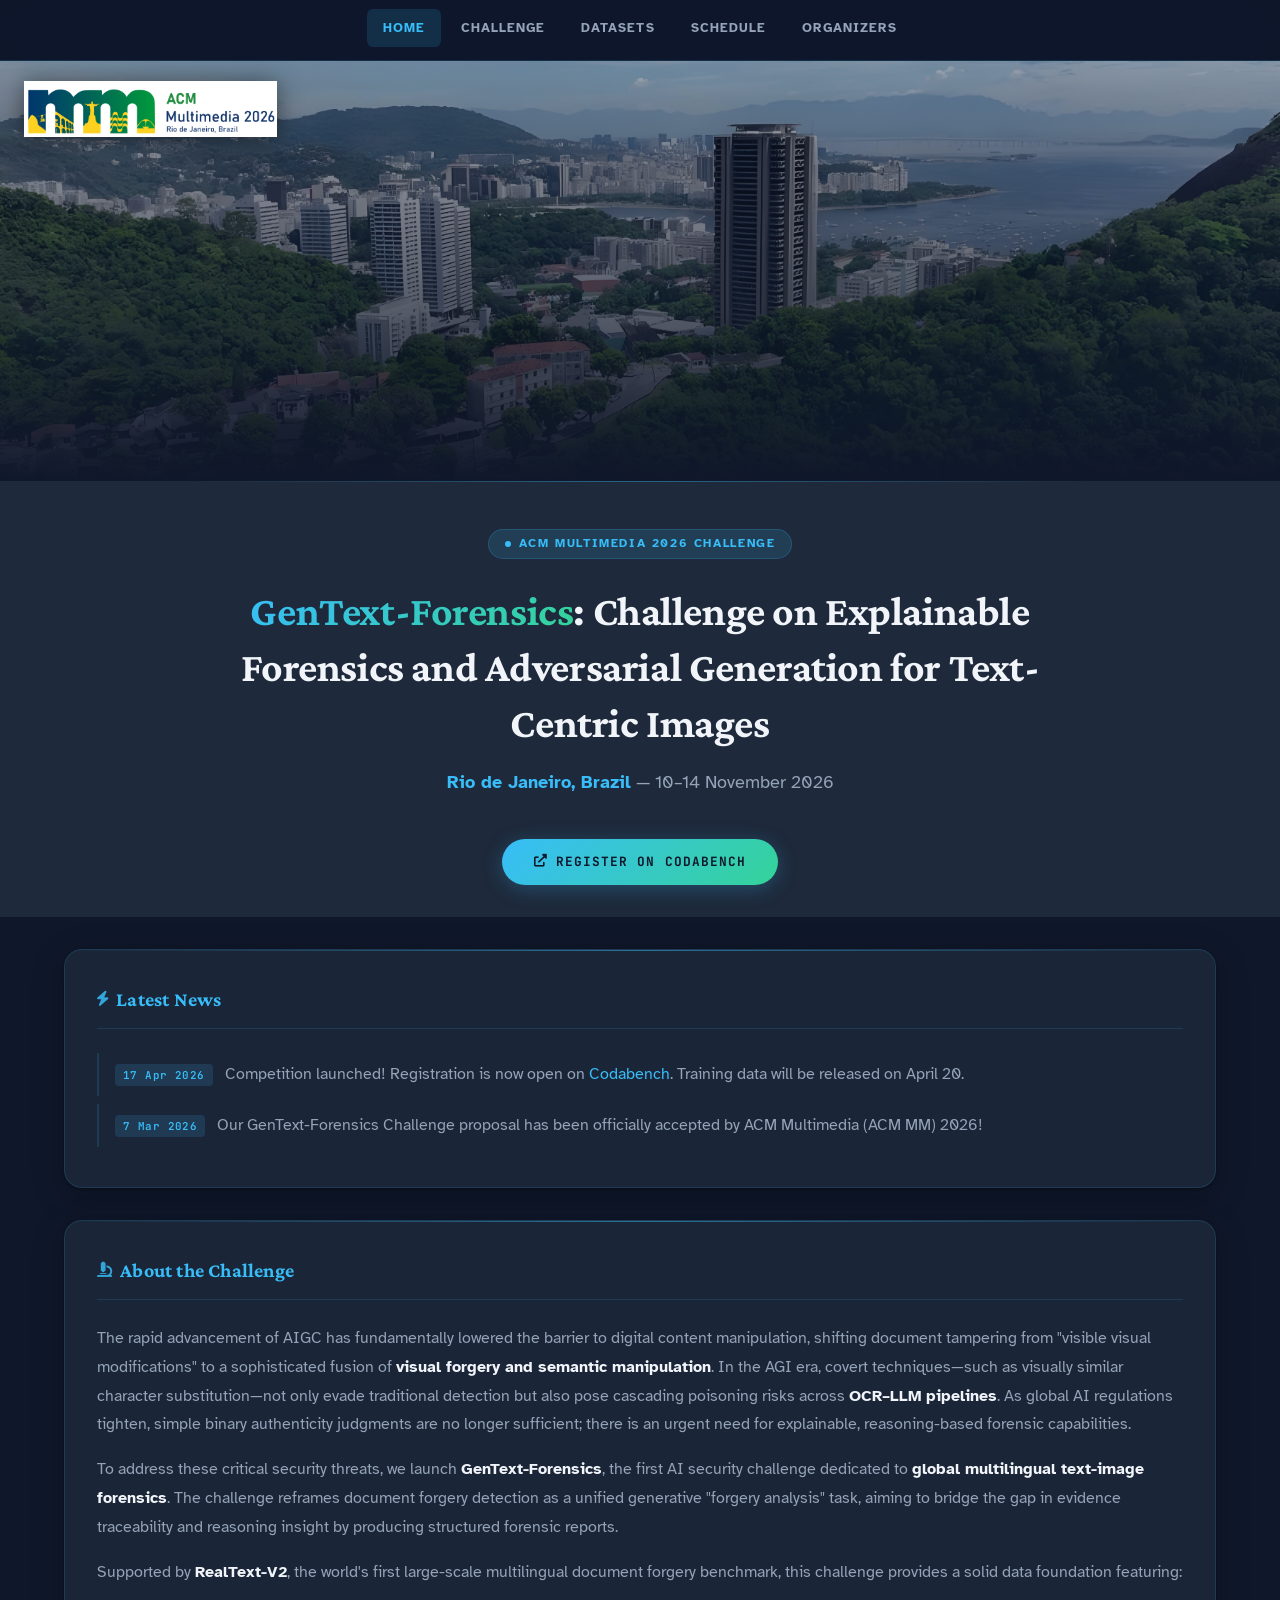
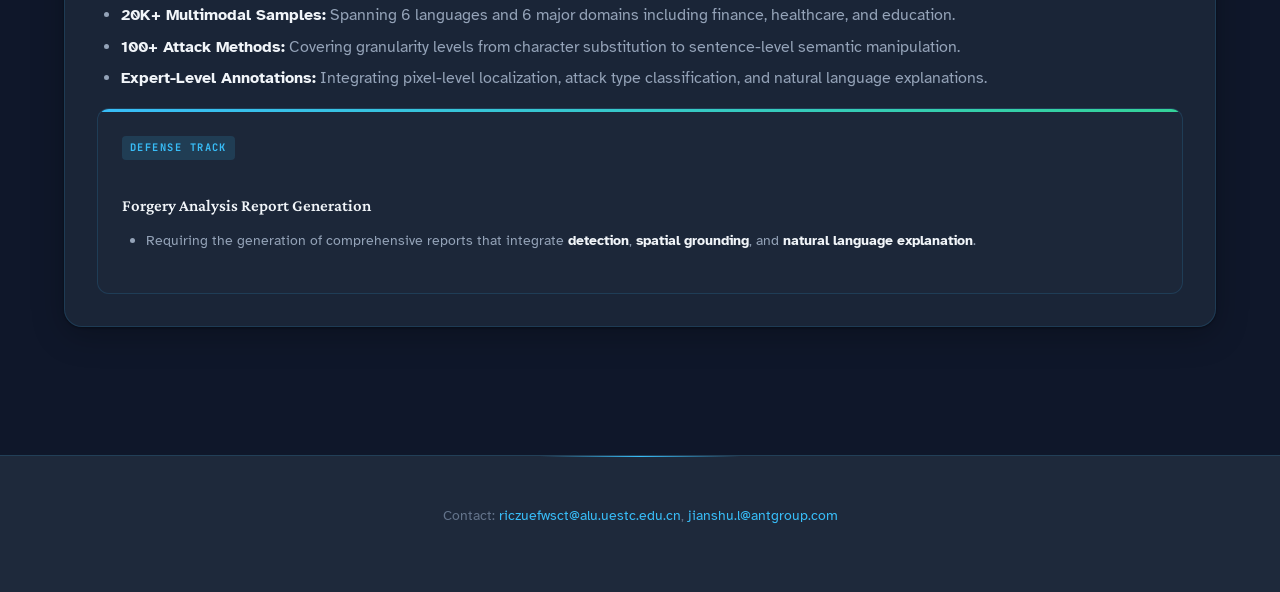
==== commit 330157b8: "修改数据信息" ====
--- a/index.html
+++ b/index.html
@@ -40,6 +40,9 @@
             <span class="accent">GenText-Forensics</span>: Challenge on Explainable Forensics and Adversarial Generation for Text-Centric Images
         </h1>
         <p class="hero-subtitle"><span class="location">Rio de Janeiro, Brazil</span> &mdash; 10&ndash;14 November 2026</p>
+        <a href="https://www.codabench.org/competitions/15805/" target="_blank" rel="noopener noreferrer" class="cta-button" style="margin-top: var(--sp-5);">
+            <i class="fas fa-external-link-alt" aria-hidden="true"></i> Register on Codabench
+        </a>
     </div>
 </header>
 
@@ -53,7 +56,7 @@
         </h2>
         <div class="news-item">
             <span class="date-tag">17 Apr 2026</span>
-            Competition launched! Registration is now open. Training data will be released on April 20.
+            Competition launched! Registration is now open on <a href="https://www.codabench.org/competitions/15805/" target="_blank" rel="noopener noreferrer">Codabench</a>. Training data will be released on April 20.
         </div>
         <div class="news-item">
             <span class="date-tag">7 Mar 2026</span>
